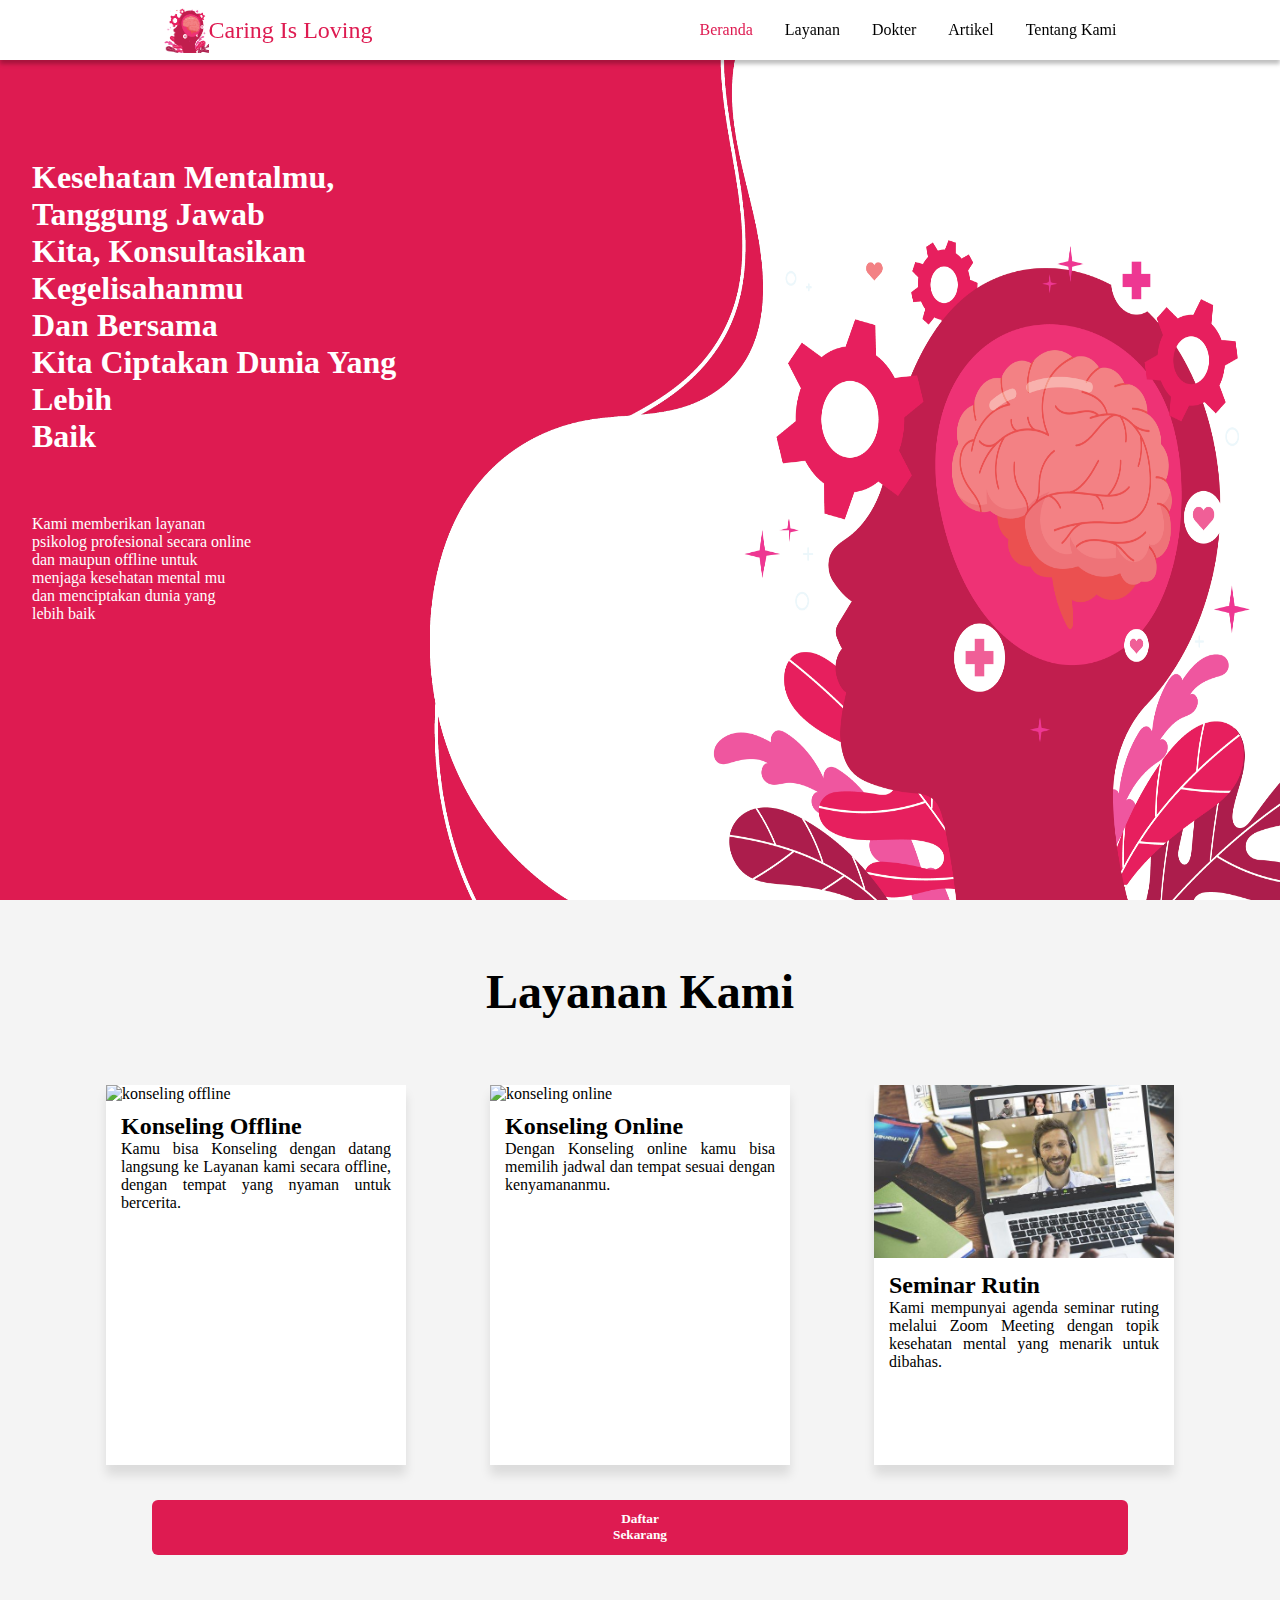
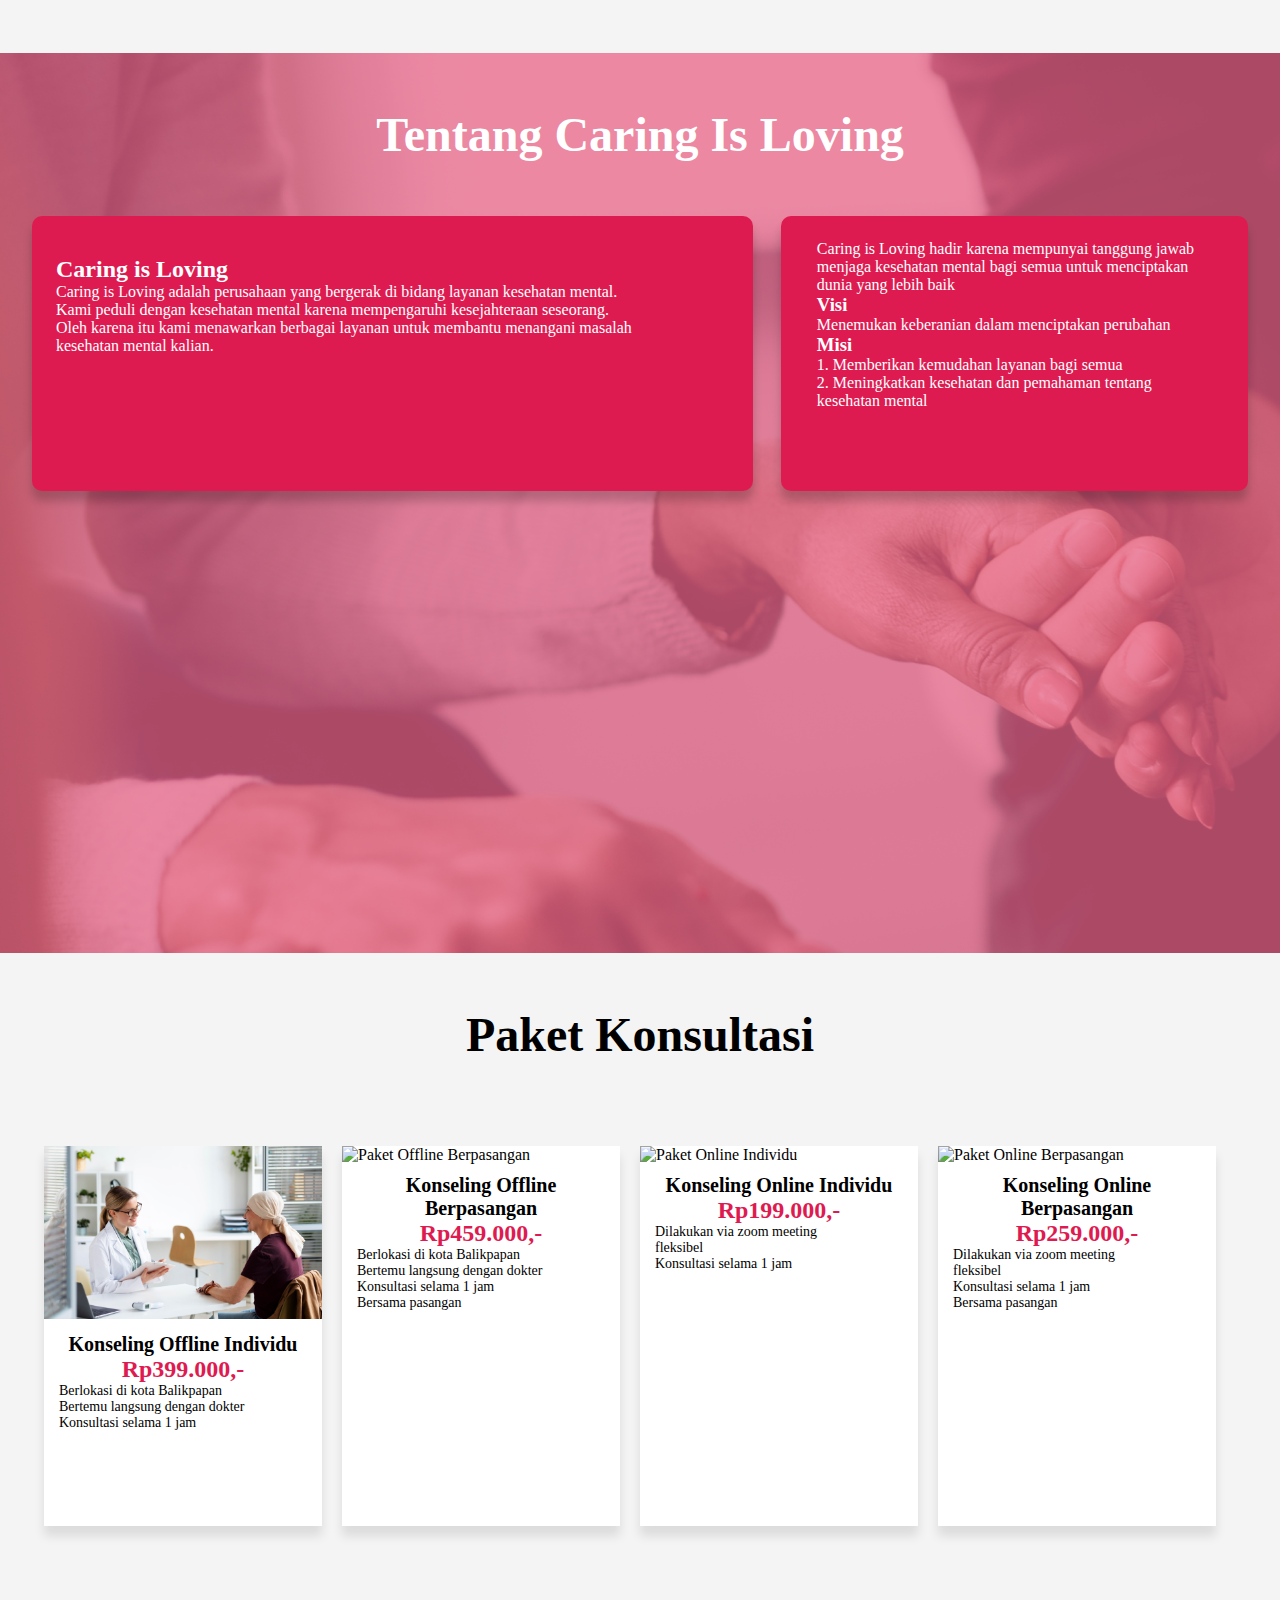
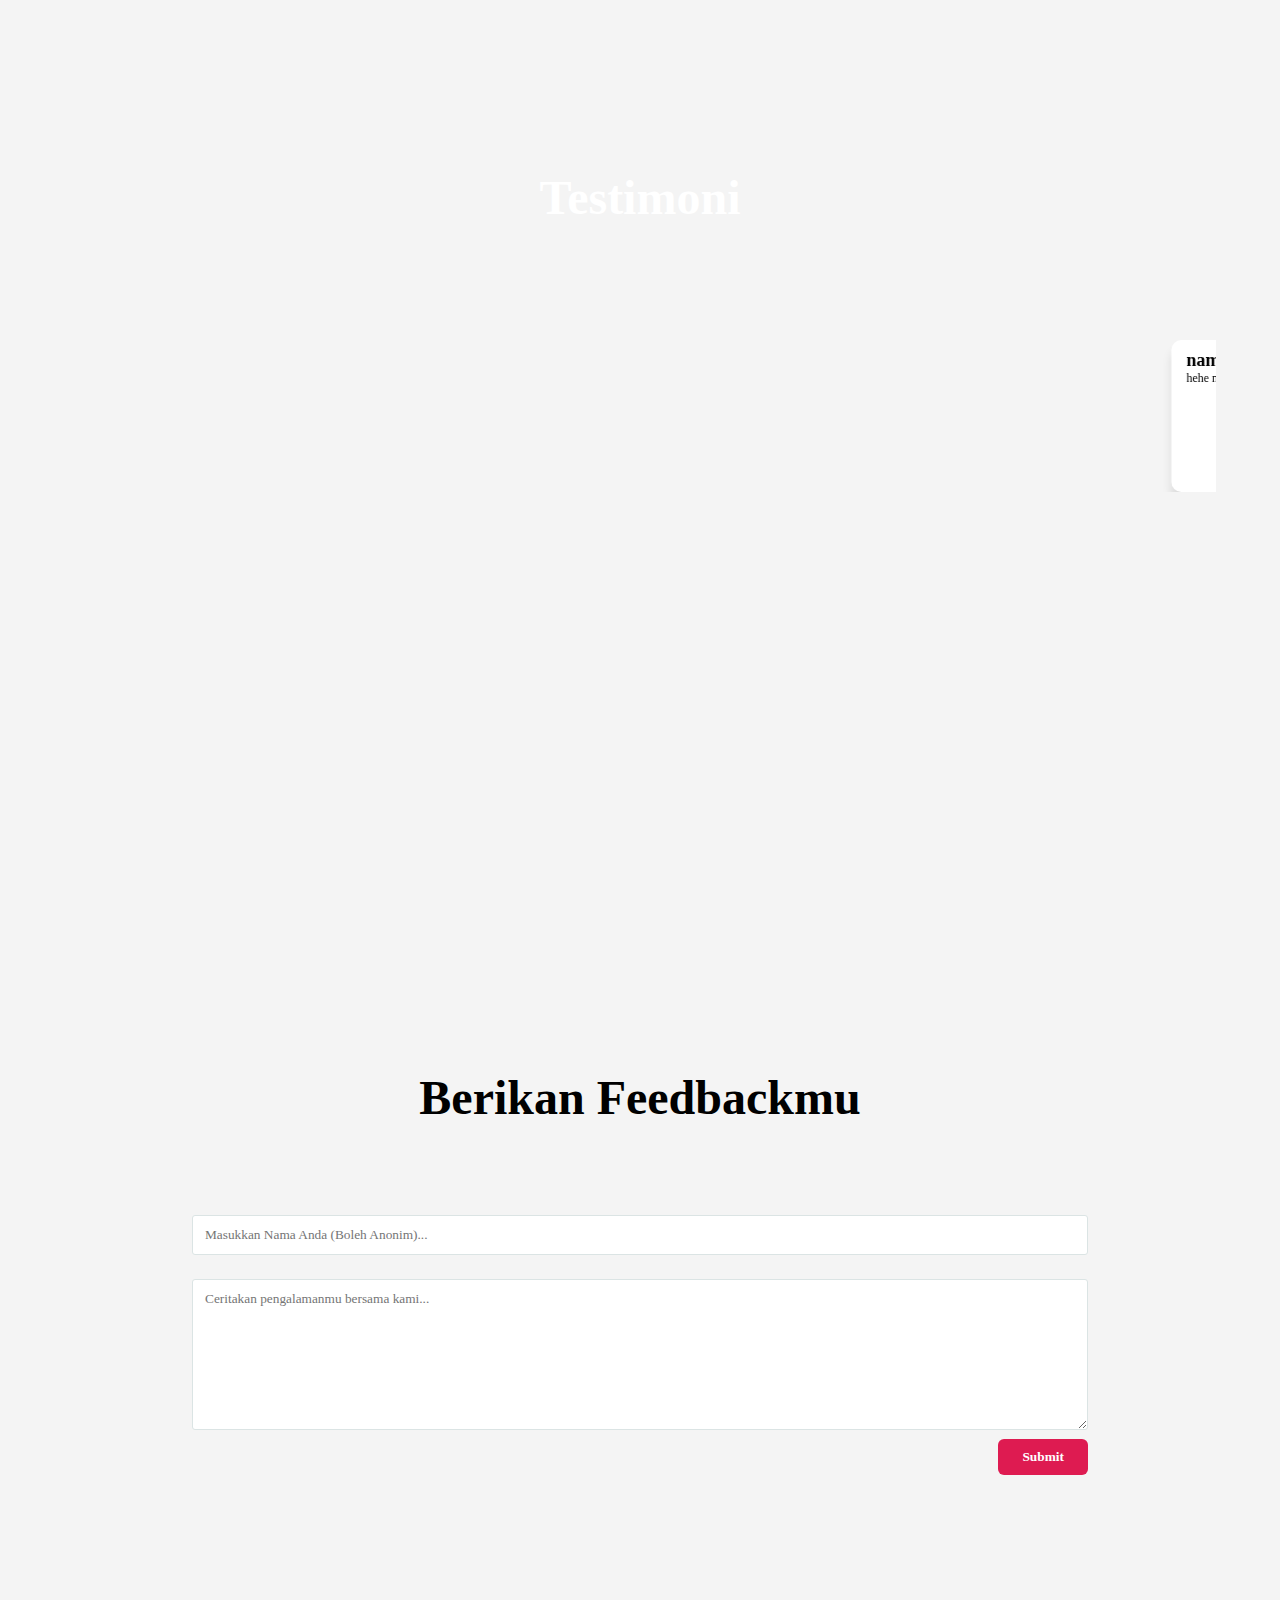
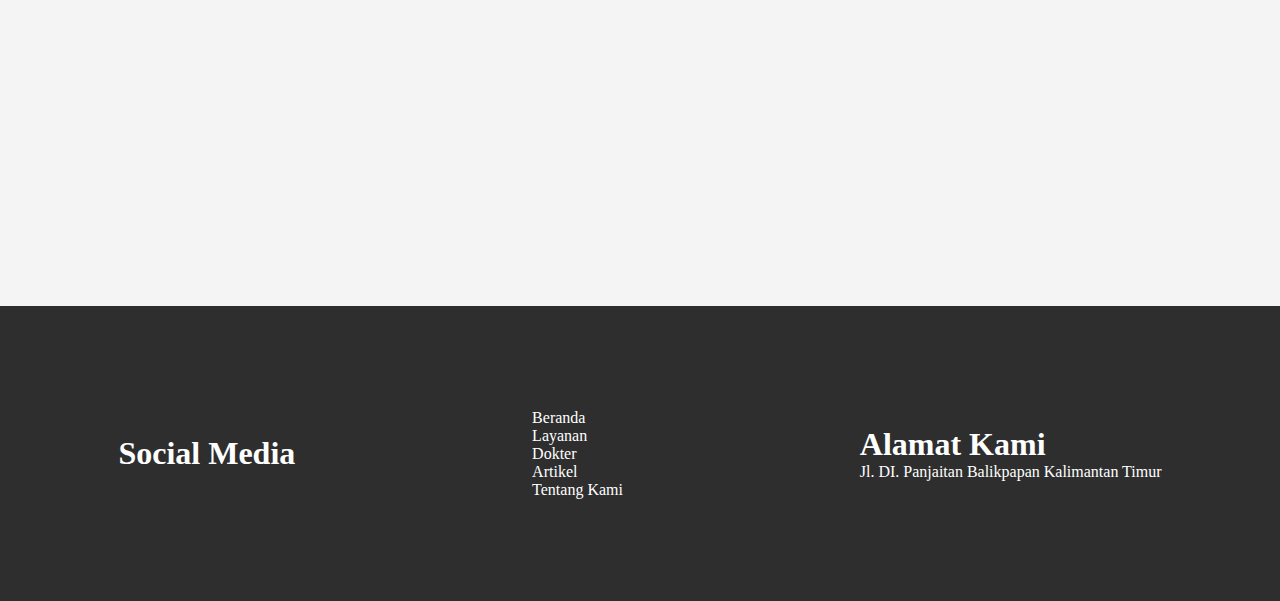
==== index.html @ 0d9fb169 "merapikan navbar" ====
<!DOCTYPE html>
<html>
    <head>
        <meta charset="UTF-8" />
        <meta http-equiv="X-UA-Compatible" content="IE=edge" />
        <meta name="viewport" content="width=device-width, initial-scale=1.0" />
        <link
            rel="stylesheet"
            href="https://cdnjs.cloudflare.com/ajax/libs/font-awesome/6.4.2/css/all.min.css"
            integrity="sha512-z3gLpd7yknf1YoNbCzqRKc4qyor8gaKU1qmn+CShxbuBusANI9QpRohGBreCFkKxLhei6S9CQXFEbbKuqLg0DA=="
            crossorigin="anonymous"
            referrerpolicy="no-referrer" />
        <link rel="stylesheet" href="./css/beranda.css" />
        <title>Caring is Loving</title>
    </head>
    
    <body>
        <div id="preloader"></div>
        <header>
            <!-- navbar -->
            <nav>
                <div class="logo">
                    <a href="./beranda.html"><img  src="./Asset/Beranda Awal/Logo.png" height="45px" width="45px" alt="Logo Caring is Loving">Caring Is Loving</a>
                </div>
                <ul class="links">
                    <li><a class="current-page" href="./beranda.html">Beranda</a></li>
                    <li><a href="./html/layanan.html">Layanan</a></li>
                    <li><a href="./html/dokter.html">Dokter</a></li>
                    <li><a href="./html/artikel.html">Artikel</a></li>
                    <li><a href="./html/tentangkami.html">Tentang Kami</a></li>
                </ul>
                <div class="toggle_btn">
                    <i class="fa-solid fa-bars"></i>
                </div>
            </nav>
            <!-- dropdown menu -->
            <div class="dropdown_menu">
                <li><a href=".index.html">Beranda</a></li>
                <li><a href="./html/layanan.html">Layanan</a></li>
                <li><a href="./html/dokter.html">Dokter</a></li>
                <li><a href="./html/artikel.html">Artikel</a></li>
                <li><a href="./html/tentangkami.html">Tentang Kami</a></li>
            </div>
        </header>

            <section class="hero-section">
                <div class="judul">
                    <h1>Kesehatan Mentalmu, Tanggung Jawab <br>
                        Kita, Konsultasikan Kegelisahanmu <br>
                        Dan Bersama <br>
                        Kita Ciptakan Dunia Yang Lebih <br>
                        Baik</h1>

                    <p>
                        Kami memberikan layanan <br>
                        psikolog profesional secara online <br>
                        dan maupun offline untuk <br>
                        menjaga kesehatan mental mu <br>
                        dan menciptakan dunia yang <br>
                        lebih baik
                    </p>
                </div>
                <div class="elemen-gambar">
                    <img src="./Asset/Beranda Awal/elemen.png" alt="">
                </div>
            </section>

            <section class="layanan">
                <h1>Layanan Kami</h1>
                <div class="wrap-layanan">
                    <div class="card">
                        <div class="head-card">
                            <img src="./Asset/Beranda/Beranda Layanan/Konsul Offline.jpg" alt="konseling offline">
                        </div>
                        <div class="body-card">
                            <h2>Konseling Offline</h2>
                            <p>Kamu bisa Konseling dengan
                                datang langsung ke Layanan
                                kami secara offline, dengan
                                tempat yang nyaman untuk
                                bercerita.</p>
                        </div>
                    </div>

                    <div class="card">
                        <div class="head-card">
                            <img src="./Asset/Beranda/Beranda Layanan/Konsul Online.jpg" alt="konseling online">
                        </div>
                        <div class="body-card">
                            <h2>Konseling Online</h2>
                            <p>Dengan Konseling online kamu
                                bisa memilih jadwal dan tempat
                                sesuai dengan kenyamananmu.</p>
                        </div>
                    </div>

                    <div class="card">
                        <div class="head-card">
                            <img src="./Asset/Beranda/Beranda Layanan/Seminar Rutin.jpg" alt="seminar rutin">
                        </div>
                        <div class="body-card">
                            <h2>Seminar Rutin</h2>
                            <p>Kami mempunyai agenda
                                seminar ruting melalui Zoom
                                Meeting dengan topik
                                kesehatan mental yang menarik
                                untuk dibahas.</p>
                        </div>
                    </div>
                </div>
                <div class="button-form">
                    <button id="myBtn">Daftar Sekarang</button>
                </div>

                <form action="" id="myModal" class="modal">
                    <div class="modal-content">
                        <span class="close">&times;</span>
                        <h1>Form Pendaftaran</h1>
                        <div class="isian-form">
                            <label for="name">Nama</label>
                            <input class="isi" type="text" placeholder="Masukkan Nama Anda..." name="nama-form" required>

                            <label for="email">Email</label>
                            <input class="isi" type="email" placeholder="Masukkan Email Anda..." name="email" required>

                            <label for="konseling">Jenis Konseling</label>
                            <select id="konseling" class="isi" name="konseling"required>
                            <option value="" disabled selected hidden>---Pilih Jenis Konseling---</option>
                            <option value="konselingoffline">Konseling Offline</option>
                            <option value="konselingonline">Konseling Online</option>
                            <option value="seminar">Seminar Rutin</option>
                            </select> 


                            <label for="dokter">Pilih Dokter</label>
                            <select id="dokter" name="dokter" class="isi" required>
                            <option value="" disabled selected hidden>---Pilih jenis konseling terlebih dahulu---</option>

                            </select>
                        </div>
                        <div class="button-submit-formulir">
                            <button type="submit" id="submitForm" class="submit-formulir" value="kirimForm">Daftar</button>
                        </div>
                    </div>
                    </form>
            </section>

            <section class="about">
                <h1>Tentang Caring Is Loving</h1>
                <div class="wrap-about">
                    <div class="perkenalan">
                        <h2>Caring is Loving</h2>
                        <p>Caring is Loving adalah perusahaan yang bergerak di bidang layanan kesehatan mental.
                        Kami peduli dengan kesehatan mental karena mempengaruhi kesejahteraan seseorang.
                        Oleh karena itu kami menawarkan berbagai layanan untuk membantu menangani masalah kesehatan mental kalian.</p>
                    </div>
                    <div class="visi-misi">
                        <p>Caring is Loving hadir karena mempunyai tanggung jawab
                            menjaga kesehatan mental bagi semua untuk menciptakan dunia yang lebih baik</p>
                        <h3>Visi</h3>
                        <p>Menemukan keberanian dalam menciptakan perubahan</p>
                        <h3>Misi</h3>
                        <p>1. Memberikan kemudahan layanan bagi semua <br>
                            2. Meningkatkan kesehatan dan pemahaman tentang kesehatan mental</p>
                    </div>
                </div>
            </section>

            <section class="konsultasi">
                <h1>Paket Konsultasi</h1>
                <div class="wrap-konsultasi">
                    <div class="card">
                        <div class="head-card">
                            <img src="./Asset/Beranda/Beranda Paket Konsultasi/Paket Offline Individu.jpg" alt="Paket Offline Individu">
                        </div>
                        <div class="body-card">
                            <h2>Konseling Offline Individu</h2>
                            <h5>Rp399.000,-</h5>
                            <ul class="deskripsiKonsultasi">
                                <li>Berlokasi di kota Balikpapan</li>
                                <li>Bertemu langsung dengan dokter</li>
                                <li>Konsultasi selama 1 jam</li>
                            </ul>
                        </div>
                    </div>

                    <div class="card">
                        <div class="head-card">
                            <img src="./Asset/Beranda/Beranda Paket Konsultasi/Konseling Offline Paket Bersama.jpg" alt="Paket Offline Berpasangan">
                        </div>
                        <div class="body-card">
                            <h2>Konseling Offline Berpasangan</h2>
                            <h5>Rp459.000,-</h5>
                            <ul class="deskripsiKonsultasi">
                                <li>Berlokasi di kota Balikpapan</li>
                                <li>Bertemu langsung dengan dokter</li>
                                <li>Konsultasi selama 1 jam</li>
                                <li>Bersama pasangan</li>
                            </ul>
                        </div>
                    </div>

                    <div class="card">
                        <div class="head-card">
                            <img src="./Asset/Beranda/Beranda Paket Konsultasi/Konseling Online Paket Individu.jpg" alt="Paket Online Individu">
                        </div>
                        <div class="body-card">
                            <h2>Konseling Online Individu</h2>
                            <h5>Rp199.000,-</h5>
                            <ul class="deskripsiKonsultasi">
                                <li>Dilakukan via zoom meeting</li>
                                <li>fleksibel</li>
                                <li>Konsultasi selama 1 jam</li>
                            </ul>
                        </div>
                    </div>

                    <div class="card">
                        <div class="head-card">
                            <img src="./Asset/Beranda/Beranda Paket Konsultasi/Konseling Online Paket Bersama.jpg" alt="Paket Online Berpasangan">
                        </div>
                        <div class="body-card">
                            <h2>Konseling Online Berpasangan</h2>
                            <h5>Rp259.000,-</h5>
                            <ul class="deskripsiKonsultasi">
                                <li>Dilakukan via zoom meeting</li>
                                <li>fleksibel</li>
                                <li>Konsultasi selama 1 jam</li>
                                <li>Bersama pasangan</li>
                            </ul>
                        </div>
                    </div>
                </div>
            </section>

            <section class="testimoni">
                <h1>Testimoni</h1>
                <marquee>
                    <ul class="wrap-testi"></ul>
                </marquee>
            </section>

            <section class="feedback-form">
                <h1>Berikan Feedbackmu</h1>
                <div class="wrap-feedback">
                    <input class="nama" type="text" placeholder="Masukkan Nama Anda (Boleh Anonim)..." name="nama-feedback" required>
                    <textarea class="feedback" type="comment" placeholder="Ceritakan pengalamanmu bersama kami..." name="feedback" required></textarea>
                    <button type="submit" class="submitfeedback">Submit</button>
                </div>
            </section>
            

        <footer>
            <div id="social" class="socmed">
                <h1>Social Media</h1>
                <div class="socmed-icon">
                    <a href="http://instagram.com"><i class="fa-brands fa-instagram fa-2xl" style="color: #ffffff;"></i></a>
                    <a href="http://x.com"><i class="fa-brands fa-x-twitter fa-2xl" style="color: #ffffff;"></i></a>
                    <a href="http://facebook.com"><i class="fa-brands fa-square-facebook fa-2xl" style="color: #ffffff;"></i></a>
                    <a href="http://linkedin.com"><i class="fa-brands fa-linkedin fa-2xl" style="color: #ffffff;"></i></a>
                    <a href="http://web.whatsapp.com"><i class="fa-brands fa-whatsapp fa-2xl" style="color: #ffffff;"></i></a>
                </div>
            </div>

            <div class="footer-links">
                <li><a href="./html/index.html">Beranda</a></li>
                <li><a href="./html/layanan.html">Layanan</a></li>
                <li><a href="./html/dokter.html">Dokter</a></li>
                <li><a href="./html/artikel.html">Artikel</a></li>
                <li><a href="./html/tentangkami.html">Tentang Kami</a></li>
            </div>

            <div class="footer-location">
                <div class="location-icon">
                    <i class="fa-solid fa-location-dot fa-2xl" style="color: #ffffff;"></i>
                    <h1>Alamat Kami</h1>
                </div>
                <p>Jl. DI. Panjaitan Balikpapan Kalimantan Timur</p>
            </div>
        </footer>
        
    </body>
    <script src="./js/beranda.js"></script>
</html>
</html>
---- css/beranda.css ----
*{
    margin: 0;
    padding: 0;
    box-sizing: border-box;
    font-family: 'Montserrat';
}

body{
    height: 100px;
    background-color: #f4f4f4;
    background-size: cover;
}


/* header */
header{
    position: relative;
}

nav{
    width: 100%;
    height: 60px;
    margin: 0 auto;
    display: flex;
    align-items: center;
    justify-content: space-around;
    background-color: #ffffff;
    position: fixed;
    z-index: 2;
    box-shadow: 0px 4px 4px rgba(0,0,0,0.25);
}

nav .logo a{
    display: flex;
    align-items: center;
    font-size: 1.5rem;
    font-weight: 500;
    color: #de1b51;
}

li{
    list-style: none;
}

a{
    text-decoration: none;
    color: #000000;
    font-size: 1rem;   
}

nav .links .current-page{
    color:#de1b51;
}

a:hover{
    color: #de1b51;
}

nav .links{
    display: flex;
    gap: 2rem;
}

nav .toggle_btn{
    color: #000000;
    font-size: 1.5rem;
    cursor: pointer;
    display: none;
}

/* dropdown menu */
.dropdown_menu{
    display: none;
    position: absolute;
    right: 0;
    top: 60px;
    height: 0;
    width: 80%;
    background: rgba(255, 255, 255, 1);
    /* backdrop-filter: blur(15px); */
    overflow: hidden;
    transition: height 0.2s cubic-bezier(0.175, 0.885, 0.32, 1.275);
    z-index: 1;
}

.dropdown_menu.open{
    height: 100vh;
    position: fixed;
}

.dropdown_menu li{
    height: 10%;
    padding-left: 20px;
    display: flex;
    align-items: center;
    justify-content:first baseline;
}

.hero-section{
    display: flex;
    justify-content: space-around;
    background-color: #de1b51;
    width: 100%;
    height: 100vh;
}

.judul h1{
    margin-top: 159px;
    margin-left: 32px;
    color: #ffffff;
}

.judul p{
    margin-left: 32px;
    color:#ffffff;
    margin-top: 60px;
}

.elemen-gambar img{
    height: 100%;
    width: 850px;
}

.layanan{
    margin:5%;
    text-align: justify;
}

.layanan h1{
    text-align: center;
    margin-bottom: 66px;
    font-size: 48px;
}

.wrap-layanan{
    display:flex;
    justify-content: space-around;
}

.wrap-layanan .card {
    width: 300px;
    height: 380px;
    position: relative;
    box-shadow: 0 10px 10px rgba(0,0,0,.1);
    background-color: #ffffff;
}

.wrap-layanan .head-card img {
    width: 100%;
    height: 173px;
    object-fit: cover;
}

.wrap-layanan .body-card {
    padding: 10px 15px;
}

.wrap-layanan .body-card h1 {
    margin: 0;  
}

.button-form{
    display: flex;
    justify-content: center;
}

#myBtn{
    margin: 3% 10%;
    padding: 1% 40%;
    text-align: center;
    background-color: #de1b51;
    color: white;
    border: none;
    cursor: pointer;
    font-size: 24;
    font-weight: bold;
    border-radius: 6px;
}

.about{
    background-image: url(../Asset/Beranda-tentang/Backgroundred.png);
    color: #ffffff;
    height: 100vh;
}
.about h1{
    display: flex;
    padding-top: 54px;
    justify-content: center;
    font-size: 48px;
}

.wrap-about{
    padding:54px 32px 140px 32px;
    display: flex;
}

.wrap-about .perkenalan{
    display: flex;
    flex-direction: column;
    width: 120%;
    background-color: #de1b51;
    margin-right: 28px;
    padding: 40px 113px 136px 24px;
    border-radius: 10px;
    box-shadow: 0 10px 10px rgba(0,0,0,.2);
}

.wrap-about .visi-misi{
    display: flex;
    flex-direction: column;
    padding: 24px 36px 24px 36px;
    background-color: #de1b51;
    border-radius: 10px;
    box-shadow: 0 10px 10px rgba(0,0,0,.2);
}

.konsultasi{
    padding: 54px 44px 180px 44px;
}
.konsultasi h1{
    display: flex;
    justify-content: center;
    margin-bottom: 74px;
    font-size: 48px;
}
.wrap-konsultasi{
    display: flex;
    justify-content: space-around;
}

.wrap-konsultasi .card {
    width: 300px;
    height: 380px;
    margin: 10px 20px 0 0;
    position: relative;
    box-shadow: 0 10px 10px rgba(0,0,0,.1);
    background-color: #ffffff;
}

.wrap-konsultasi .head-card img {
    width: 100%;
    height: 173px;
    object-fit: cover;
}

.wrap-konsultasi .body-card {
    padding: 10px 15px;
}

.wrap-konsultasi .body-card h2{
    margin: 0;  
    text-align: center;
    font-size: 20px;
}

.wrap-konsultasi .body-card h5{
    color: #de1b51;
    text-align: center;
    font-size: 24px;
}

.wrap-konsultasi .body-card .deskripsiKonsultasi{
    text-align: left;
    font-size: 14px;
}

.testimoni{
    background-image: url(../Asset/Beranda/Beranda\ Testimoni/Background-red.png);
    width:100%;
    height: 100vh;
    padding: 5%;
}

.testimoni h1{
    color: white;
    text-align: center;
    margin-bottom: 10%;
    font-size: 48px;
}

.testimoni .wrap-testi{
    display: flex;
    white-space: initial;
}
.testimoni .card {
    width: 220px;
    height: 152px;
    margin: 0 20px 0 20px;
    box-shadow: 0 10px 10px rgba(0,0,0,.1);
    background-color: #ffffff;
    border-radius: 10px;
}
.testimoni .card .card-content{
    padding: 10px 15px;
    font-size: 12px;
    word-wrap: break-word;
}

.feedback-form{
    height: 100vh;
    display: flex;
    flex-direction: column;
    padding: 5% 15%;
}

.feedback-form h1{
    text-align: center;
    margin-bottom: 10%;
    font-size: 48px;
}

.wrap-feedback{
    display: flex;
    flex-direction: column;
    align-items: flex-end;
}

.feedback-form .nama{
    box-sizing: border-box;
    width: 100%;
    padding: 6px 12px;
    margin-bottom: 24px;
    line-height: 2em;
    border-radius: 3px;
    border: 1px solid #dbe4e4;
    box-shadow: none;
    outline: none;
}

.feedback-form .feedback{
    box-sizing: border-box;
    width: 100%;
    padding: 6px 12px 10% 12px;
    line-height: 2em;
    border-radius: 3px;
    border: 1px solid #dbe4e4;
    box-shadow: none;
    outline: none;
}

.submitfeedback{
    margin-top: 1%;
    padding: 10px;
    width: 10%;
    background-color: #de1b51;
    color: white;
    border: none;
    cursor: pointer;
    font-size: 24;
    font-weight: bold;
    border-radius: 6px;
}
footer{
    display: flex;
    width:100%;
    height: 295px;
    background-color: #2e2e2e;
    color:#ffffff;
    justify-content: space-around;
    align-items: center;
}



footer .socmed .socmed-icon{
    display: flex;
    justify-content: space-between;
}

footer .footer-links li a{
    color: #ffffff;
}
footer .footer-links li a:hover{
    color: #de1b51;
}

footer .footer-location .location-icon{
    display: flex;
    align-items: center;
}

.modal {
    display: none;
    position: fixed;
    z-index: 1;
    padding-top: 5%;
    left: 0;
    top: 0;
    width: 100%;
    height: 100%;
    overflow: auto;
    background-color: rgb(0,0,0);
    background-color: rgba(0,0,0,0.4);
}

.modal-content {
    display: flex;
    flex-direction: column;
    background-color: #ffffff;
    margin: auto;
    padding: 20px;
    border: 1px solid #888;
    border-radius: 10px;
    width: 40%;
    box-shadow: 0 4px 8px 0 rgba(0,0,0,0.2),0 6px 20px 0 rgba(0,0,0,0.19);
    animation-name: animatetop;
    animation-duration: 0.4s
}
@keyframes animatetop {
    from {opacity: 0}
    to {opacity: 1}
}
.isian-form{
    display: flex;
    flex-direction: column;
    margin: 5px;
}

.isian-form .isi{
    box-sizing: border-box;
    width: 100%;
    padding: 6px 12px;
    margin-top: 10px;
    margin-bottom: 24px;
    line-height: 2em;
    border-radius: 3px;
    border: 1px solid #dbe4e4;
    box-shadow: none;
    outline: none;
}

.button-submit-formulir{
    display: flex;
    justify-content: center;
}

.submit-formulir{
    padding: 10px;
    width: 20%;
    background-color: #de1b51;
    color: white;
    border: none;
    cursor: pointer;
    font-size: 24;
    font-weight: bold;
    border-radius: 6px;
    text-align: center;
}
/* The Close Button */
.close {
    color: #aaaaaa;
    float: right;
    font-size: 28px;
    font-weight: bold;
}

.close:hover,
.close:focus {
    color: #000;
    text-decoration: none;
    cursor: pointer;
}

/* responsive design */
@media(max-width: 768px){
    nav .links{
        gap: 1rem;
    }

    .hero-section{
        font-size: 12px;
        height: 400px;
    }

    .elemen-gambar img{
        height: 100%;
        width: auto;
    }

    .judul h1{
        margin: 60px 0 0 0;
    }

    .judul p{
        margin: 0;
    }

    .wrap-layanan .card {
        width: 200px;
        height: 300px;
        font-size: 12px;
    }

    .wrap-layanan .head-card img {
        height: 120px;
    }

    .wrap-about .perkenalan{
        width: 120%;
        background-color: #de1b51;
        margin-right: 28px;
        font-size: 12px;
        border-radius: 10px;
        box-shadow: 0 10px 10px rgba(0,0,0,.2);
    }
    
    .wrap-about .visi-misi{
        display: flex;
        flex-direction: column;
        font-size: 12px;
        padding: 24px 36px 24px 36px;
    }

    .konsultasi{
        padding: 54px 44px 180px 44px;
    }
    .konsultasi h1{
        display: flex;
        justify-content: center;
        margin-bottom: 74px;
        font-size: 48px;
    }
    .wrap-konsultasi{
        display: flex;
        justify-content: space-around;
    }
    
    .wrap-konsultasi .card {
        width: 400px;
        height: 350px;
    }
    
    .wrap-konsultasi .head-card img {
        height: 120px;
    }
    
    .wrap-konsultasi .body-card h2{
        font-size: 14px;
    }
    
    .wrap-konsultasi .body-card h5{
        color: #de1b51;
        text-align: center;
        font-size: 18px;
    }
    
    .wrap-konsultasi .body-card .deskripsiKonsultasi{
        font-size: 12px;
    }

    .testimoni{
        height: 500px;
    }

    .submitfeedback{
        width: 16%;
    }

    .modal {
        padding-top: 10%;
    }
    
    .modal-content {
        width: 80%;
    }
}

@media(max-width: 576px){
    nav .links{
        display: none;
    }

    nav .toggle_btn{
        display: block;
    }

    .dropdown_menu{
        display: block;
    }

    .dropdown_menu{
        left: 2rem;
        width: unset;
    }

    .hero-section{
        font-size: 8px;
        height: 250px;
    }

    .hero-section .judul h1{
        font-size: 10px;
    }

    .elemen-gambar img{
        height: 250px;
        width: auto;
    }

    .judul h1{
        margin: 70px 0 10px 0;
    }

    .wrap-layanan{
        display:flex;
        flex-direction: column;
        align-items: center;
    }
    
    .wrap-layanan .card {
        width: 80%;
        height: auto;
        position: relative;
        margin: 5%;
        display: flex;
        box-shadow: 0 10px 10px rgba(0,0,0,.1);
        background-color: #ffffff;
    }
    
    .wrap-layanan .head-card img {
        width: 173px;
        height: 100%;
        object-fit: cover;
    }
    
    .wrap-layanan .body-card {
        padding: 10px 15px;
    }
    
    .wrap-layanan .body-card h1 {
        margin: 0;  
    }

    .about{
        background-image: url(../Asset/Beranda-tentang/Backgroundred.png);
        color: #ffffff;
        height: 100vh;
    }
    .about h1{
        display: flex;
        padding-top: 54px;
        justify-content: center;
        font-size: 32px;
    }
    
    .wrap-about{
        padding:54px 32px 140px 32px;
        display: flex;
        flex-direction: column;
        align-items: center;
    }

    .wrap-about .perkenalan{
        display: flex;
        flex-direction: column;
        width: 90%;
        background-color: #de1b51;
        margin-right: 0;
        margin-bottom: 30%;
        padding: 5%;
        border-radius: 10px;
        box-shadow: 0 10px 10px rgba(0,0,0,.2);
    }
    
    .wrap-about .visi-misi{
        display: flex;
        flex-direction: column;
        width: 90%;
        padding: 5%;
        background-color: #de1b51;
        border-radius: 10px;
        box-shadow: 0 10px 10px rgba(0,0,0,.2);
    }

    .konsultasi{
        padding: 3%;
    }
    .konsultasi h1{
        display: flex;
        justify-content: center;
        margin-bottom: 74px;
        font-size: 48px;
    }
    .wrap-konsultasi{
        display: flex;
        flex-direction: column;
        align-items: center;
    }
    
    .wrap-konsultasi .card {
        display: flex;
        width: 80%;
        height: auto;
        margin: 10px 0 0 0;
    }
    
    .wrap-konsultasi .head-card img {
        width: 173px;
        height: 100%;
    }

    .feedback-form{
        height: 400px;
    }
    
    .feedback-form h1{
        font-size: 32px;
    }
    
    .feedback-form .feedback{
        padding: 6px 12px 20% 12px;
    }

    .submitfeedback{
        margin-top: 3%;
        width: 30%;
    }

    footer{
        flex-direction: column;
        justify-content: space-around;
        height: 240px;
    }

    footer .footer-links{
        display: flex;
        justify-content: space-evenly;
        width: 100%;
    }

    .modal{
        padding-top: 20%;
    }

    .modal-content h1{
        font-size: 32px;
    }
}

#preloader{
    background: #ffffff url(../Asset/loader.gif) no-repeat center center;
    height: 100vh;
    width: 100%;
    position: fixed;
    z-index: 100;
}
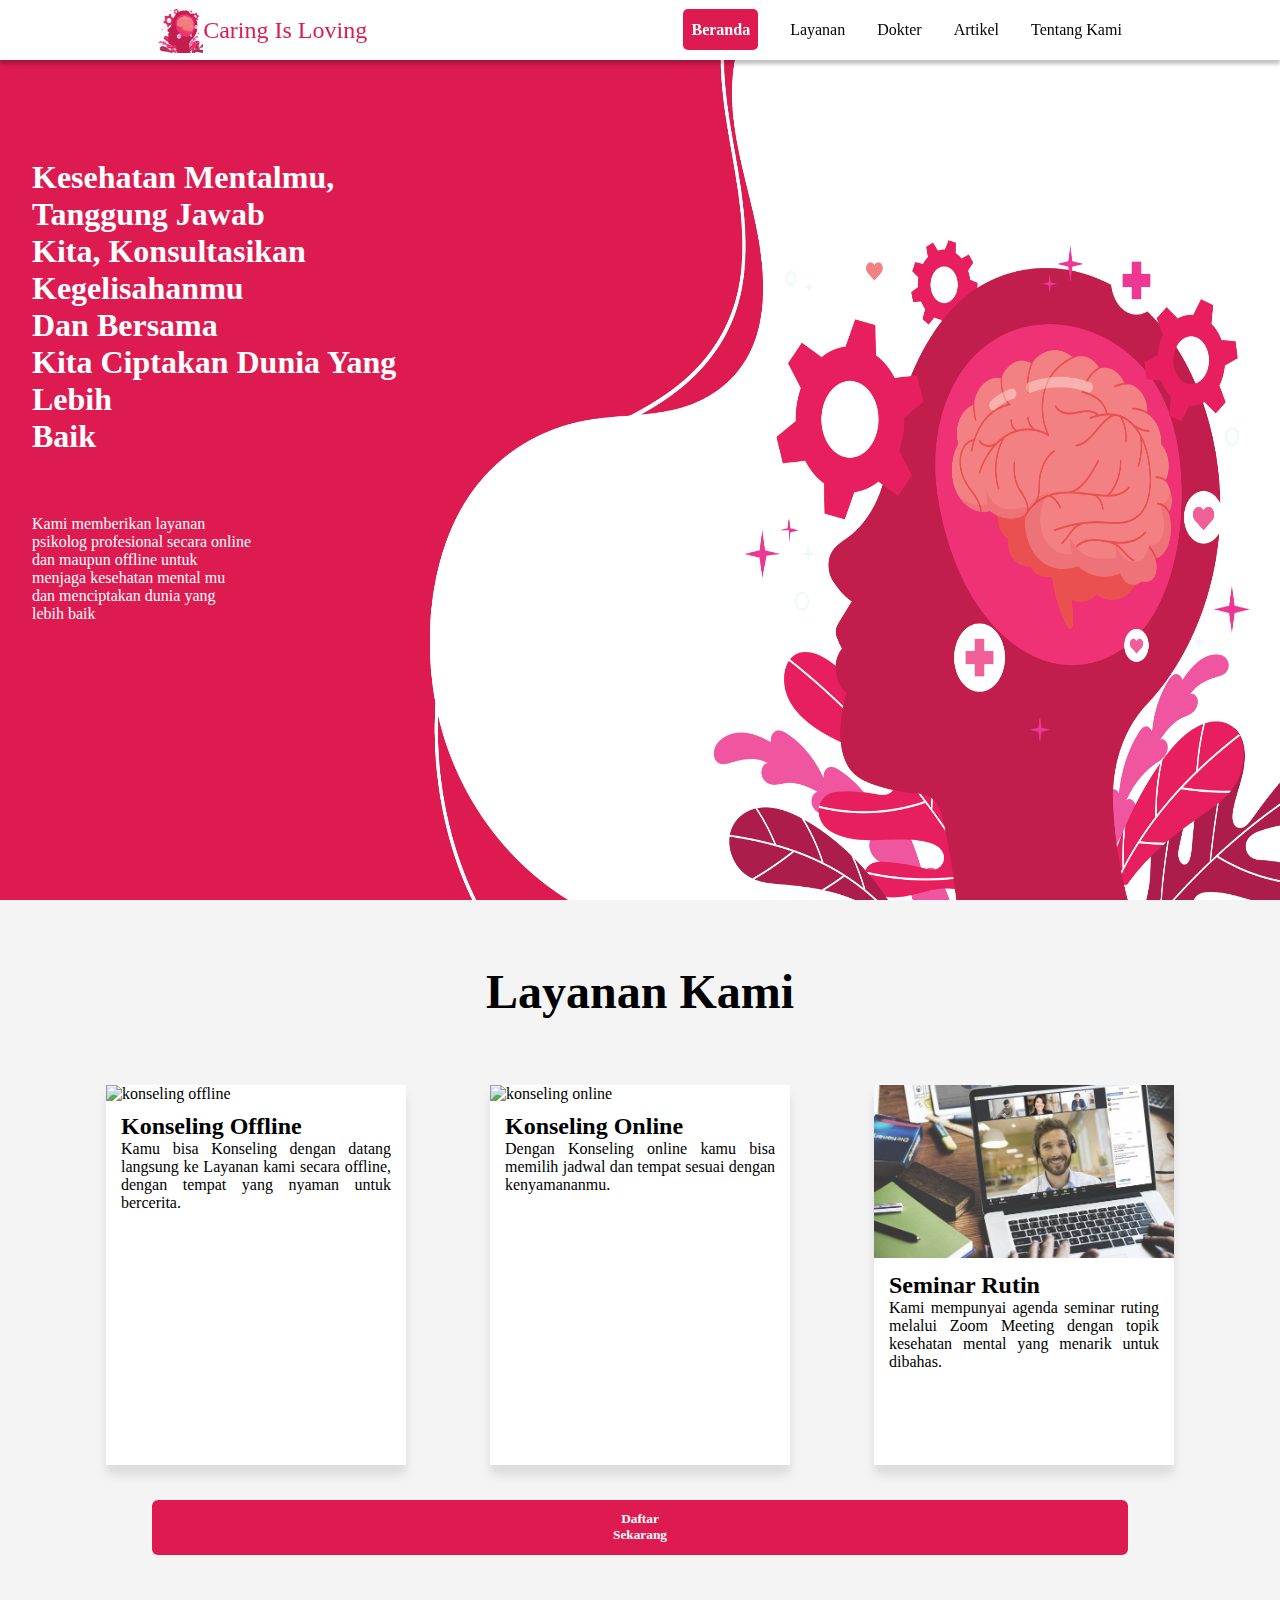
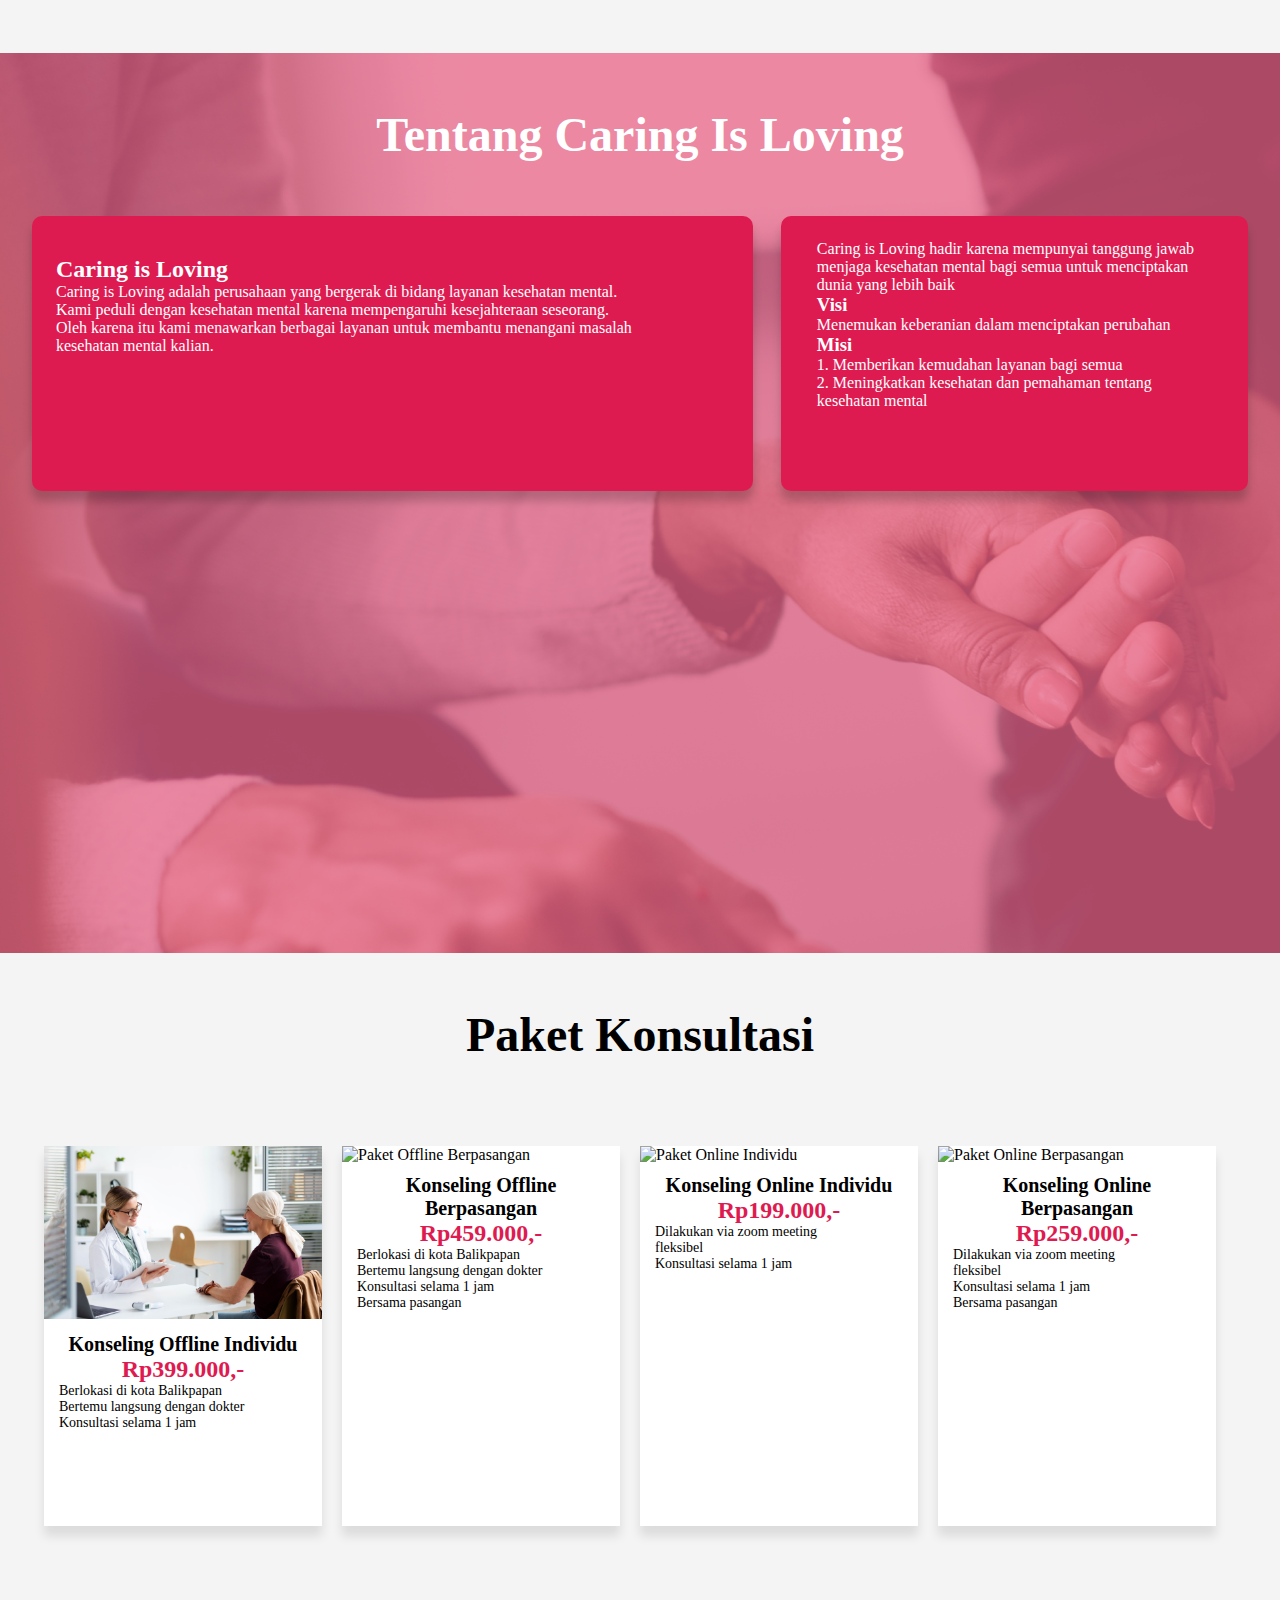
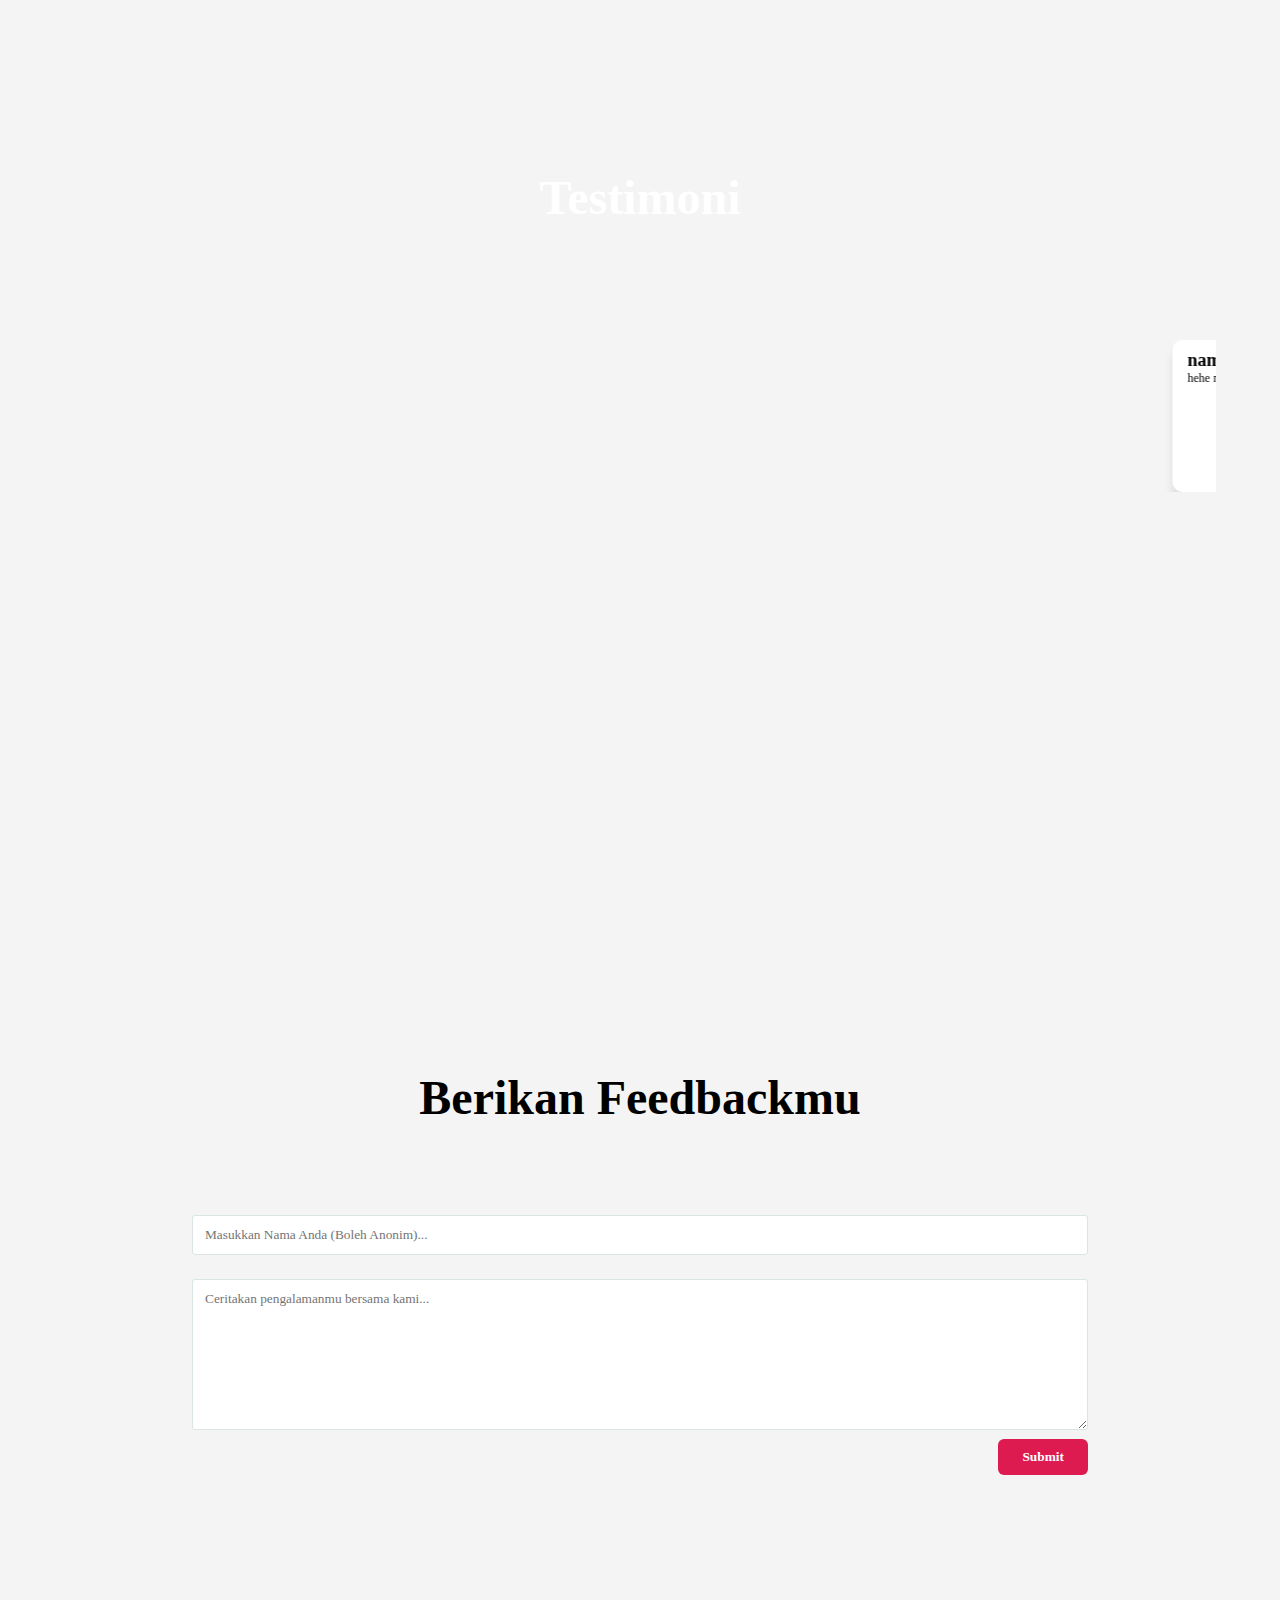
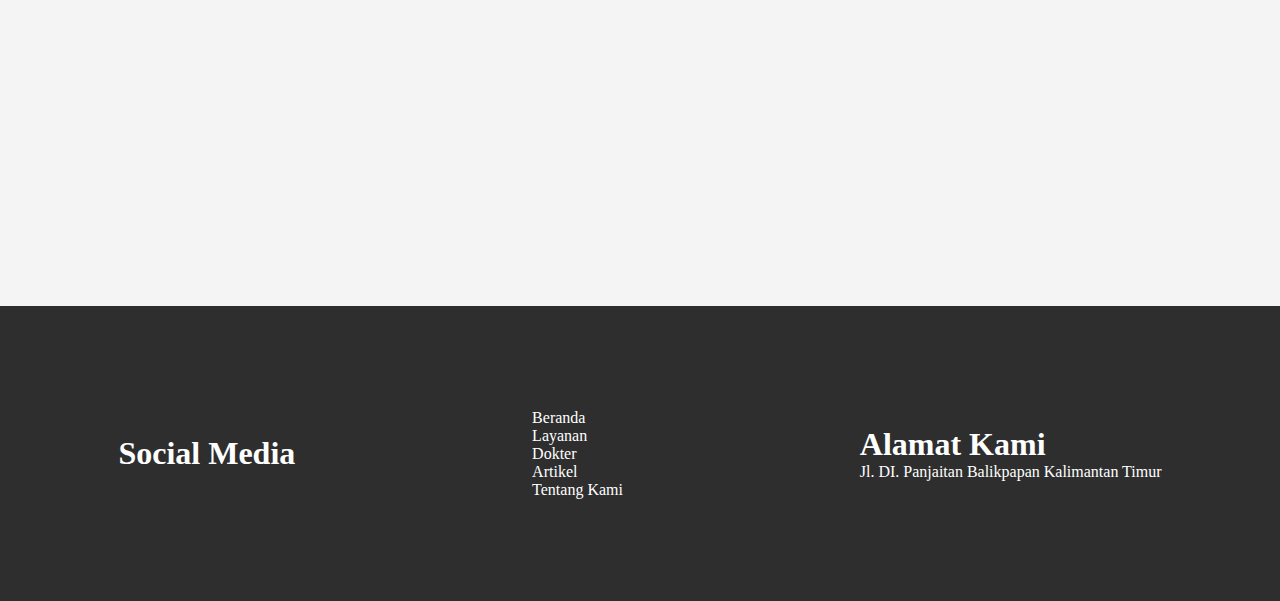
==== commit b3adc795: "ngelink index html" ====
--- a/index.html
+++ b/index.html
@@ -20,10 +20,10 @@
             <!-- navbar -->
             <nav>
                 <div class="logo">
-                    <a href="./beranda.html"><img  src="./Asset/Beranda Awal/Logo.png" height="45px" width="45px" alt="Logo Caring is Loving">Caring Is Loving</a>
+                    <a href="./index.html"><img  src="./Asset/Beranda Awal/Logo.png" height="45px" width="45px" alt="Logo Caring is Loving">Caring Is Loving</a>
                 </div>
                 <ul class="links">
-                    <li><a class="current-page" href="./beranda.html">Beranda</a></li>
+                    <li><a class="current-page" href="/index.html">Beranda</a></li>
                     <li><a href="./html/layanan.html">Layanan</a></li>
                     <li><a href="./html/dokter.html">Dokter</a></li>
                     <li><a href="./html/artikel.html">Artikel</a></li>
@@ -35,7 +35,7 @@
             </nav>
             <!-- dropdown menu -->
             <div class="dropdown_menu">
-                <li><a href=".index.html">Beranda</a></li>
+                <li><a href="./index.html">Beranda</a></li>
                 <li><a href="./html/layanan.html">Layanan</a></li>
                 <li><a href="./html/dokter.html">Dokter</a></li>
                 <li><a href="./html/artikel.html">Artikel</a></li>
@@ -263,7 +263,7 @@
             </div>
 
             <div class="footer-links">
-                <li><a href="./html/index.html">Beranda</a></li>
+                <li><a href="./index.html">Beranda</a></li>
                 <li><a href="./html/layanan.html">Layanan</a></li>
                 <li><a href="./html/dokter.html">Dokter</a></li>
                 <li><a href="./html/artikel.html">Artikel</a></li>
--- a/css/beranda.css
+++ b/css/beranda.css
@@ -49,11 +49,19 @@
 }
 
 nav .links .current-page{
-    color:#de1b51;
-}
-
-a:hover{
-    color: #de1b51;
+    color:#ffffff;
+    background-color: #de1b51;
+    font-weight: 600;
+    padding : 12px 8px;
+    border-radius: 5px;
+}
+
+nav a:hover{
+    color:#ffffff;
+    background-color: #de1b51;
+    font-weight: 600;
+    padding : 12px 8px;
+    border-radius: 5px;
 }
 
 nav .links{
@@ -98,7 +106,7 @@
 
 .hero-section{
     display: flex;
-    justify-content: space-around;
+    justify-content: space-between;
     background-color: #de1b51;
     width: 100%;
     height: 100vh;
@@ -108,17 +116,50 @@
     margin-top: 159px;
     margin-left: 32px;
     color: #ffffff;
+    animation: slidebottom 2s ease 0s 1 normal forwards;
 }
 
 .judul p{
     margin-left: 32px;
     color:#ffffff;
     margin-top: 60px;
+    animation: slideright 4s ease 0s 1 normal forwards;
 }
 
 .elemen-gambar img{
     height: 100%;
     width: 850px;
+    animation: slideleft 5s ease 0s 1 normal forwards;
+}
+
+@keyframes slidebottom {
+	0% {
+		transform: translateY(-100%);
+	}
+
+	100% {
+		transform: translateY(0);
+	}
+}
+
+@keyframes slideright {
+	0% {
+		transform: translateX(-100%);
+	}
+
+	100% {
+		transform: translateX(0);
+	}
+}
+
+@keyframes slideleft {
+	0% {
+		transform: translateX(100%);
+	}
+
+	100% {
+		transform: translateX(0);
+	}
 }
 
 .layanan{
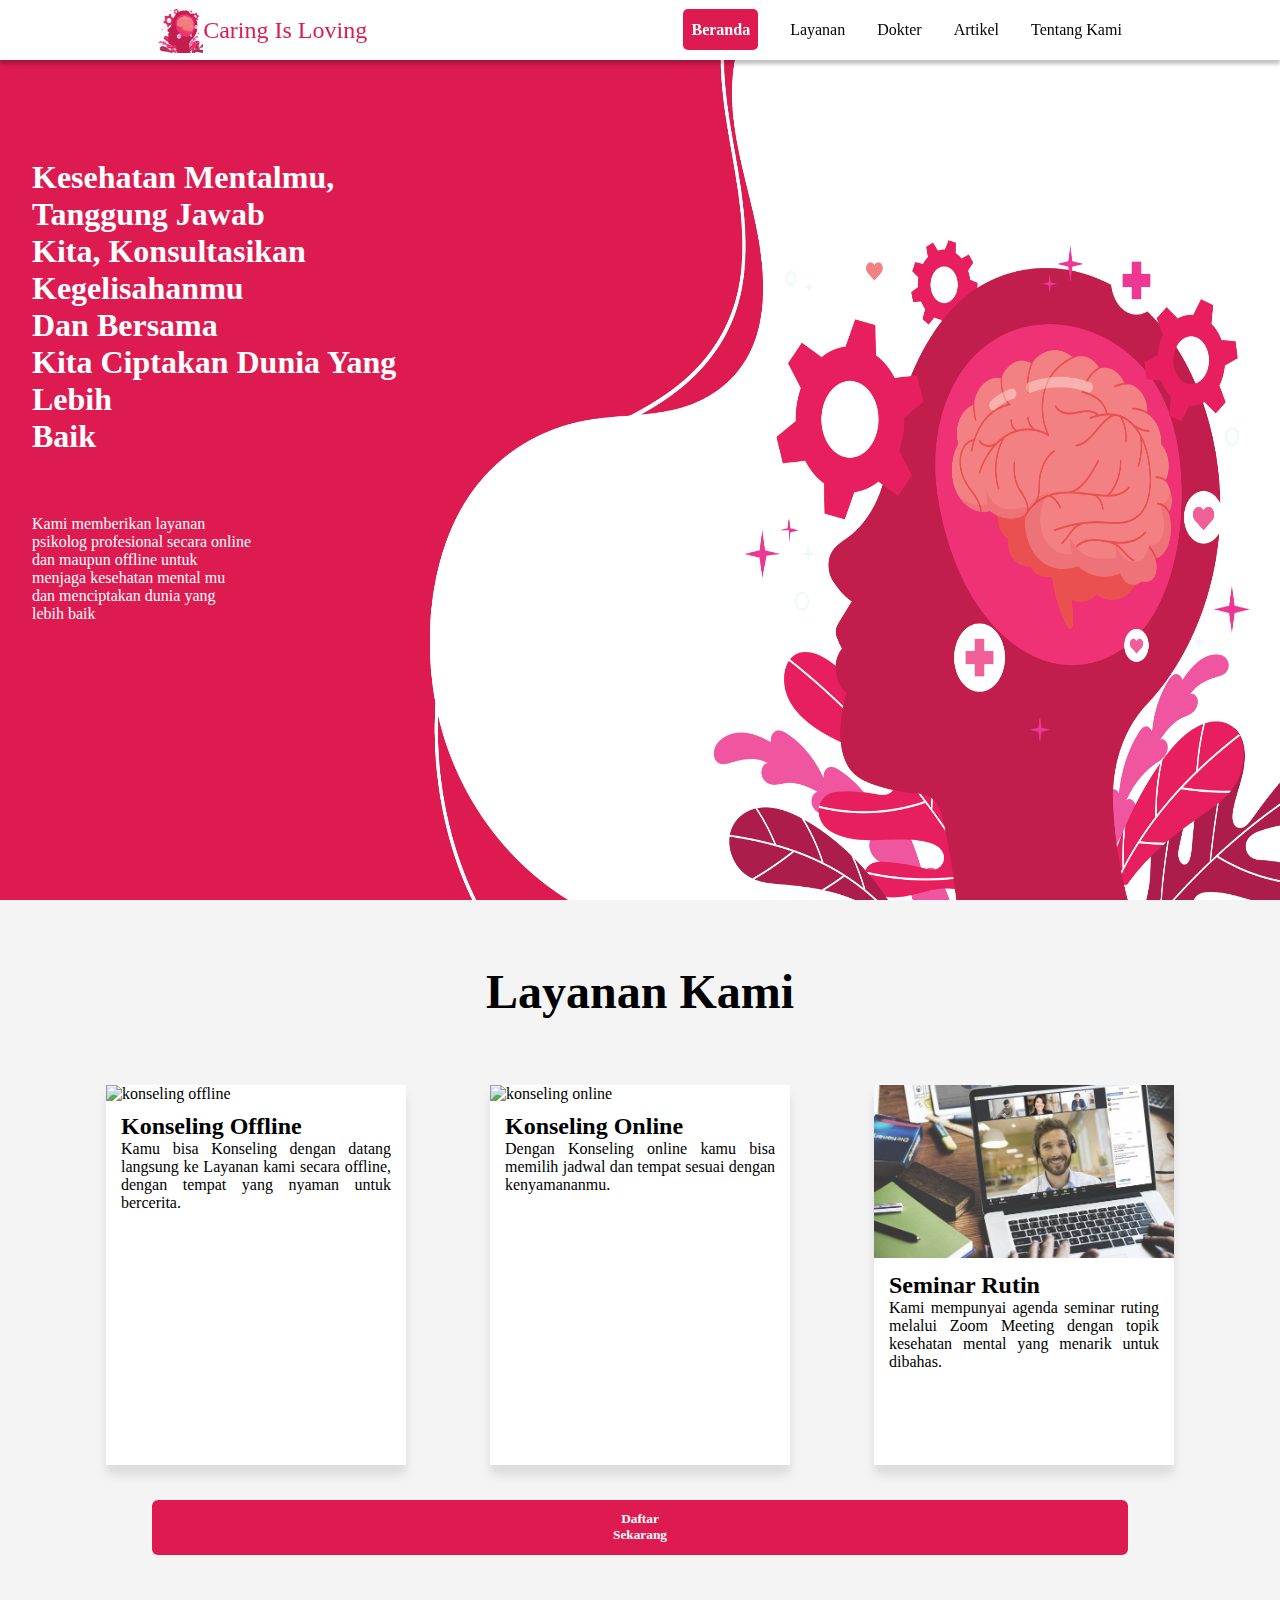
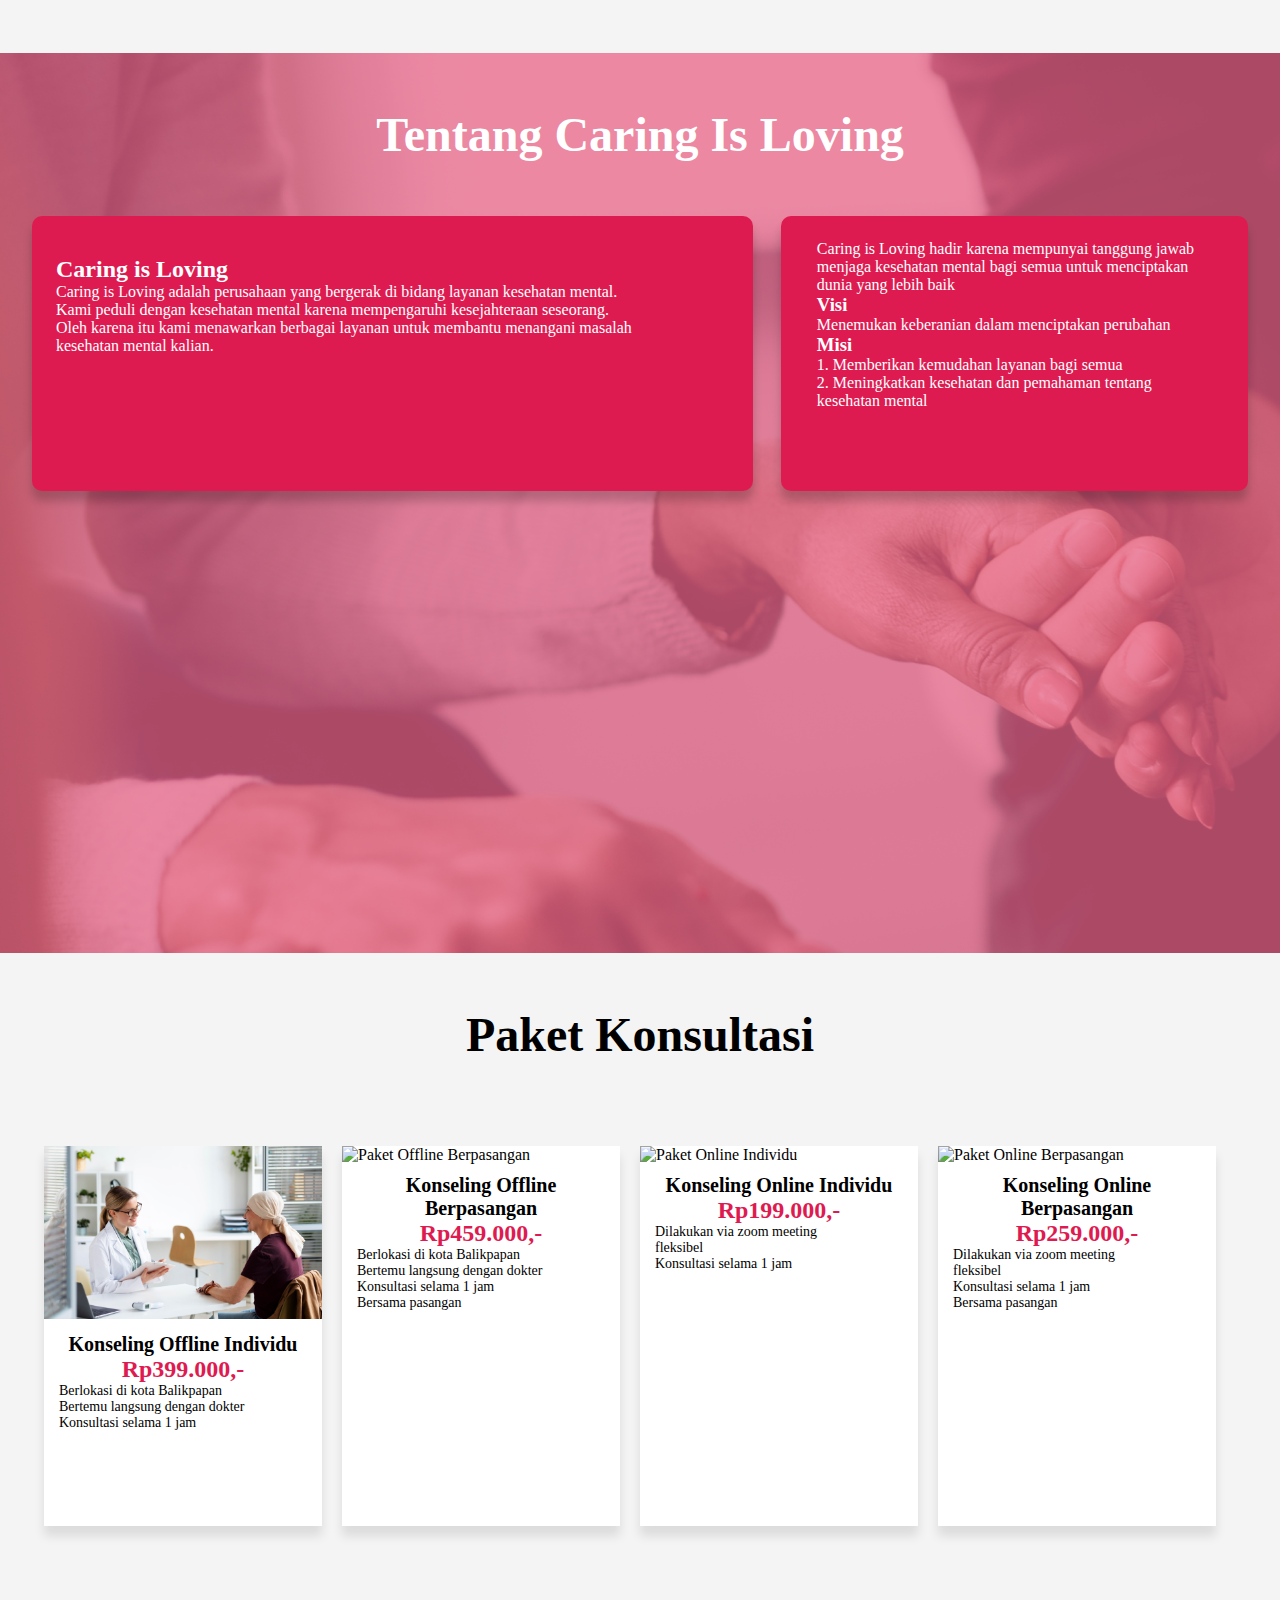
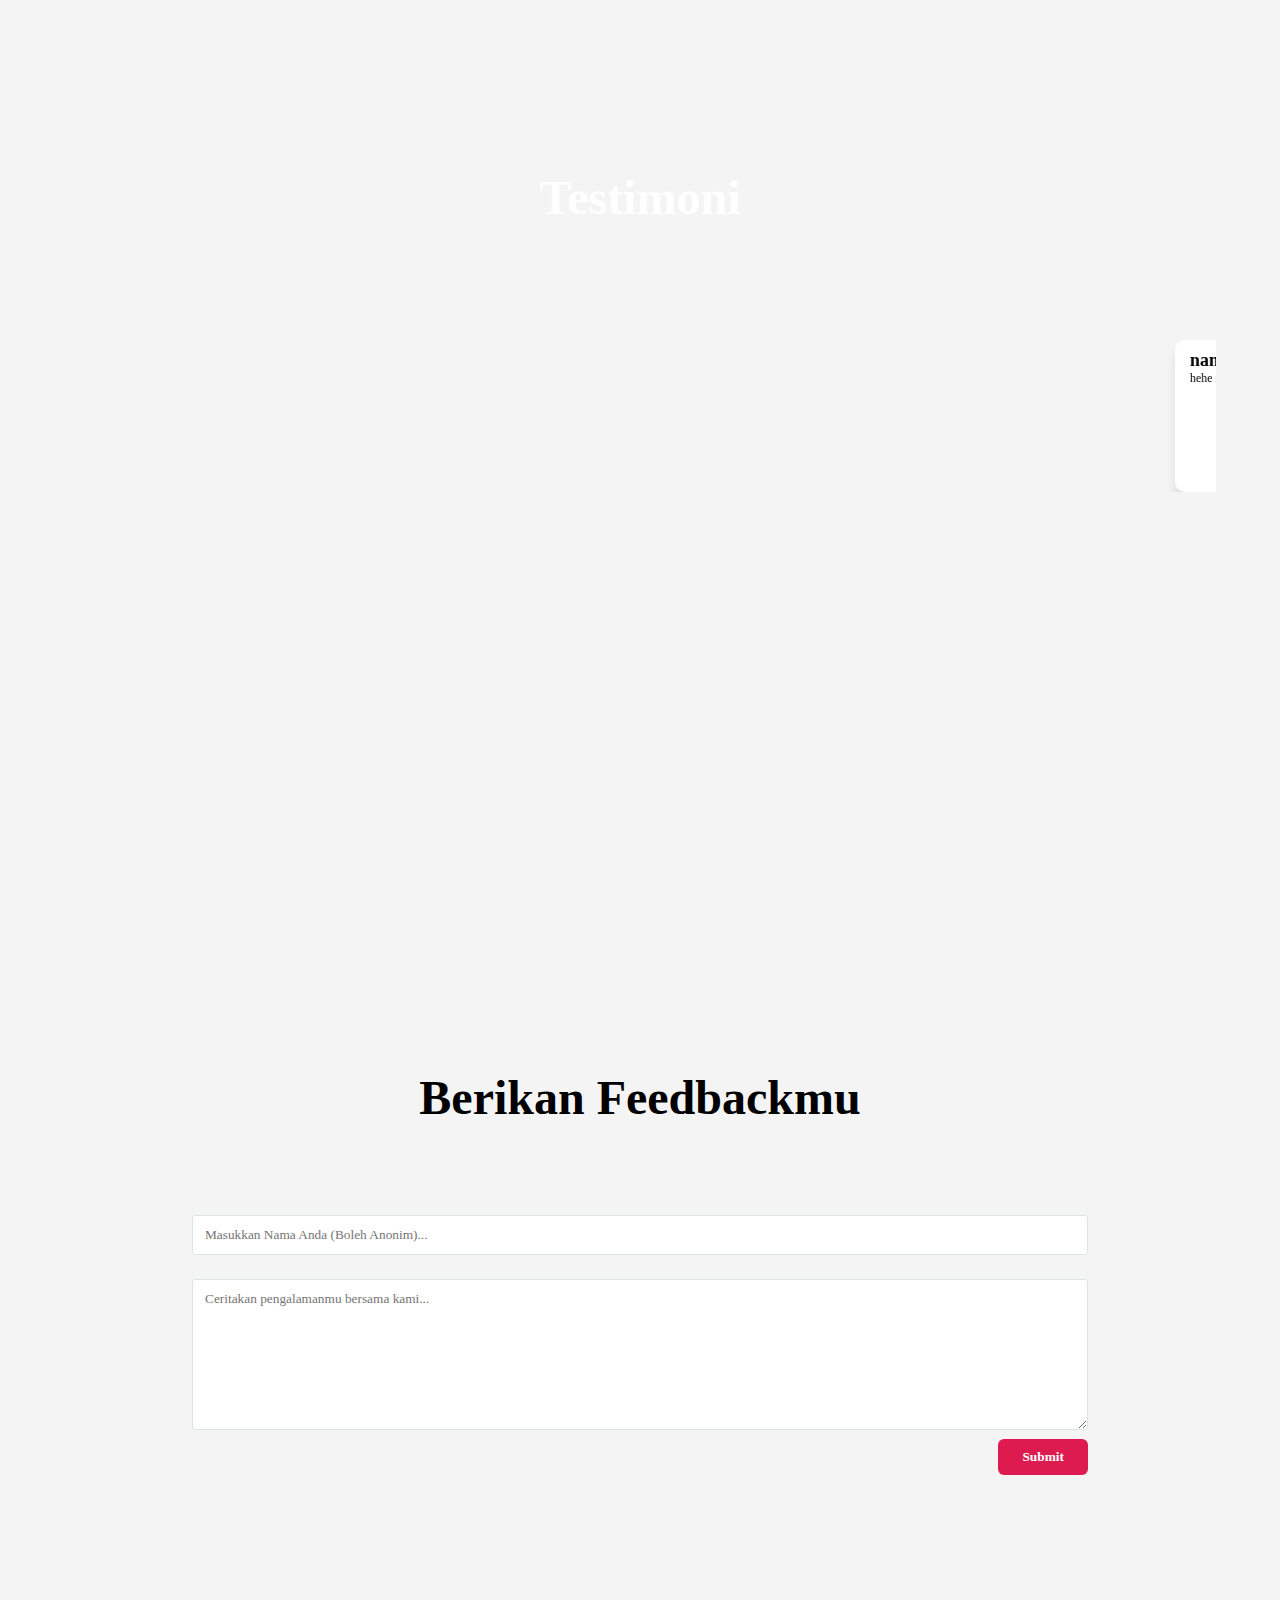
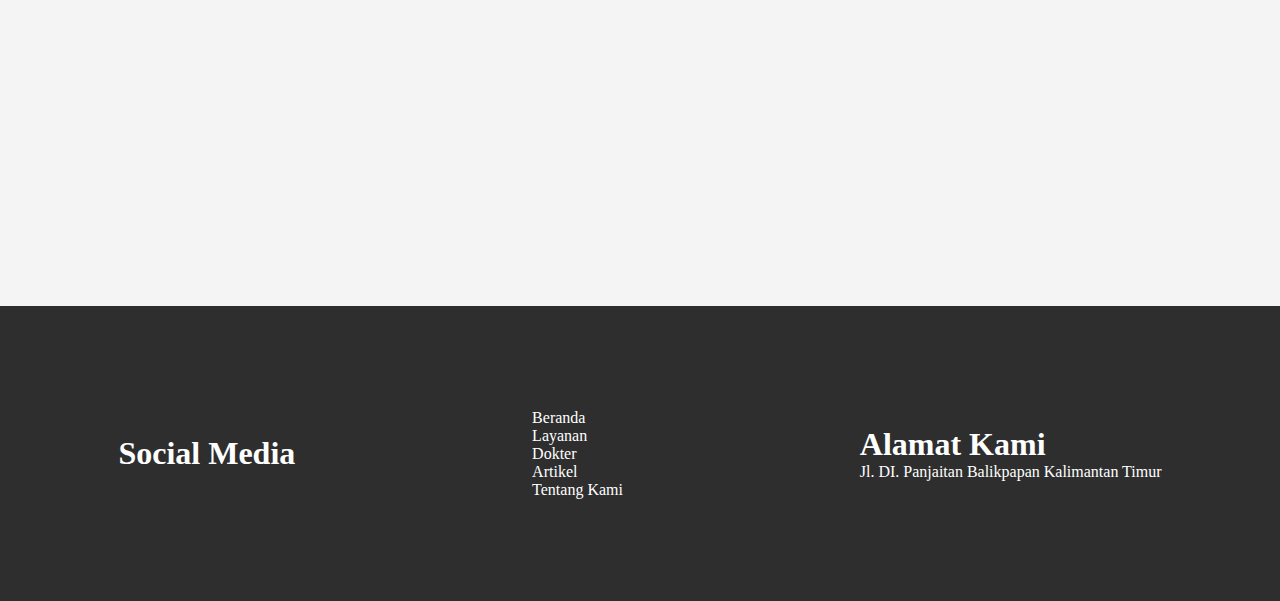
==== commit f953c155: "memperbaiki form" ====
--- a/index.html
+++ b/index.html
@@ -23,7 +23,7 @@
                     <a href="./index.html"><img  src="./Asset/Beranda Awal/Logo.png" height="45px" width="45px" alt="Logo Caring is Loving">Caring Is Loving</a>
                 </div>
                 <ul class="links">
-                    <li><a class="current-page" href="/index.html">Beranda</a></li>
+                    <li><a class="current-page" href="./index.html">Beranda</a></li>
                     <li><a href="./html/layanan.html">Layanan</a></li>
                     <li><a href="./html/dokter.html">Dokter</a></li>
                     <li><a href="./html/artikel.html">Artikel</a></li>
@@ -242,13 +242,12 @@
 
             <section class="feedback-form">
                 <h1>Berikan Feedbackmu</h1>
-                <div class="wrap-feedback">
+                <form class="wrap-feedback">
                     <input class="nama" type="text" placeholder="Masukkan Nama Anda (Boleh Anonim)..." name="nama-feedback" required>
                     <textarea class="feedback" type="comment" placeholder="Ceritakan pengalamanmu bersama kami..." name="feedback" required></textarea>
-                    <button type="submit" class="submitfeedback">Submit</button>
-                </div>
-            </section>
-            
+                    <button type="submit" class="submitfeedback" value="submit-feedback">Submit</button>
+                </form>
+            </section>
 
         <footer>
             <div id="social" class="socmed">
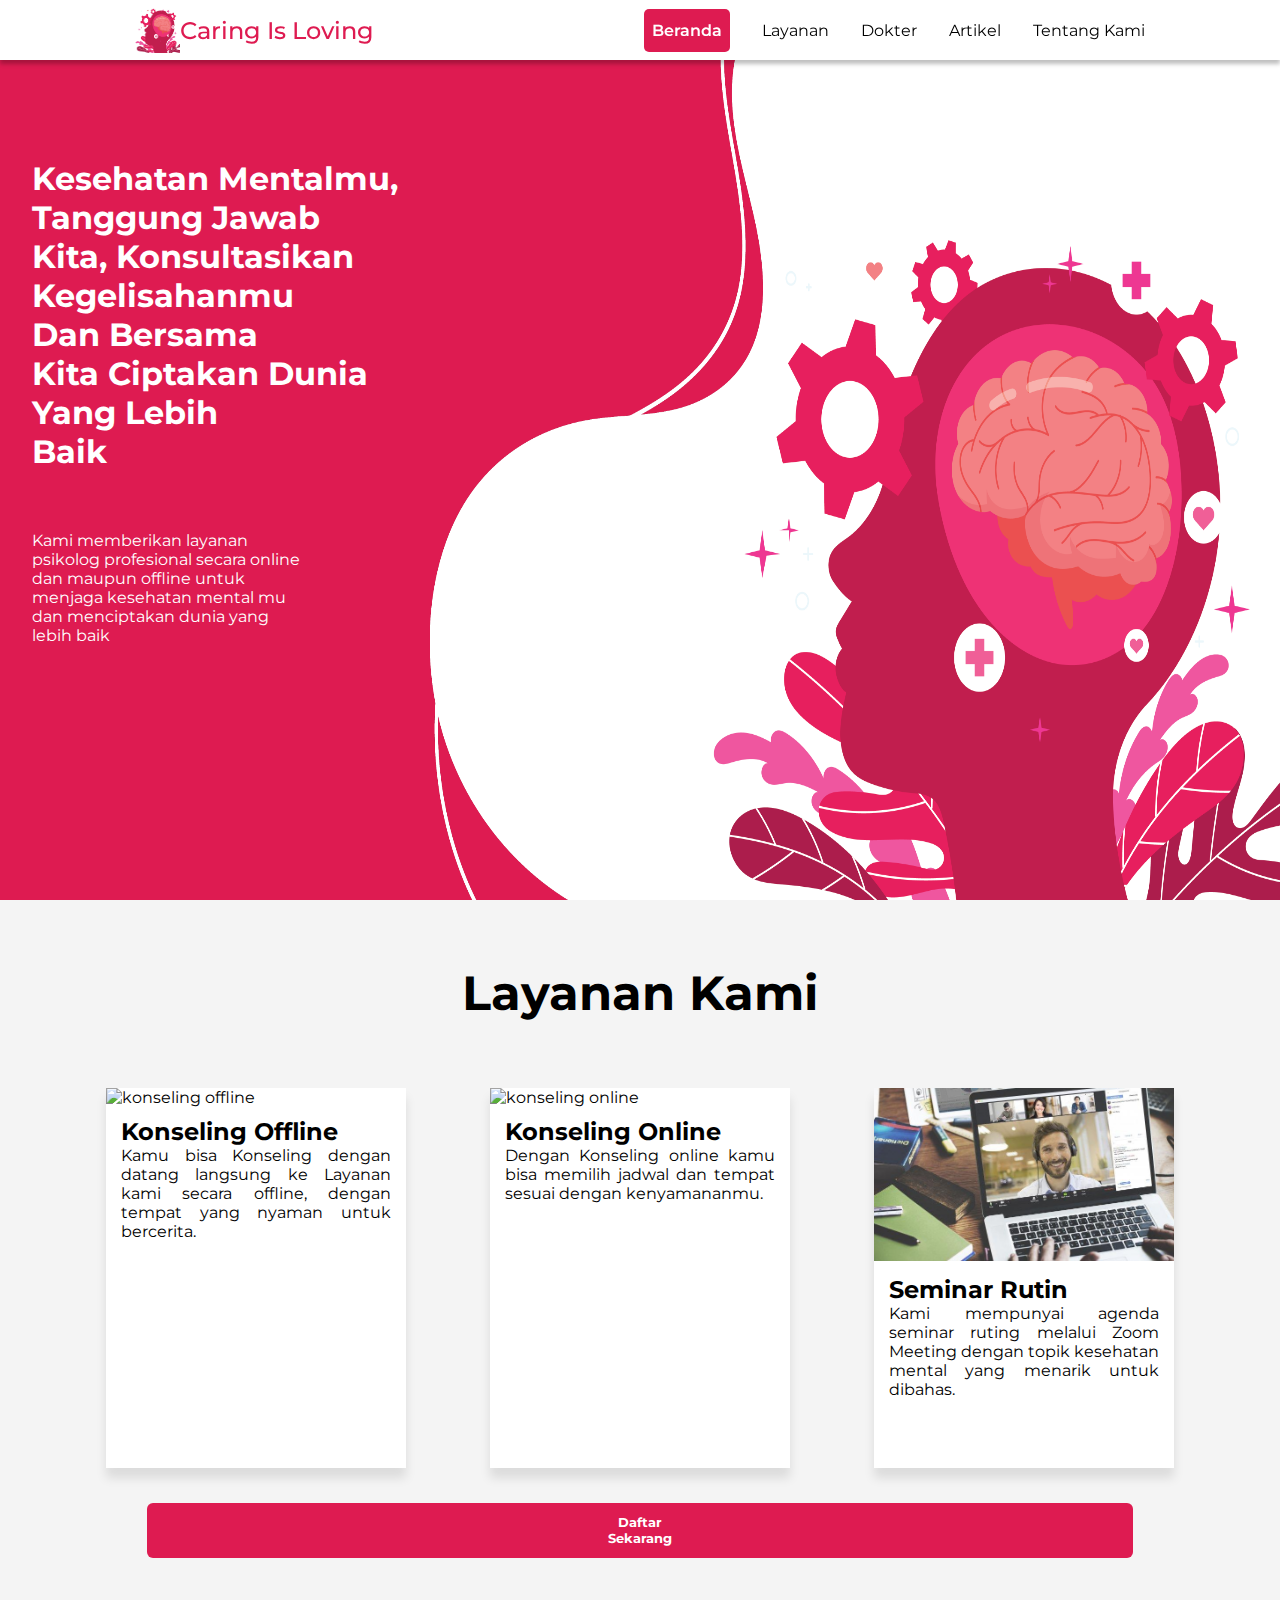
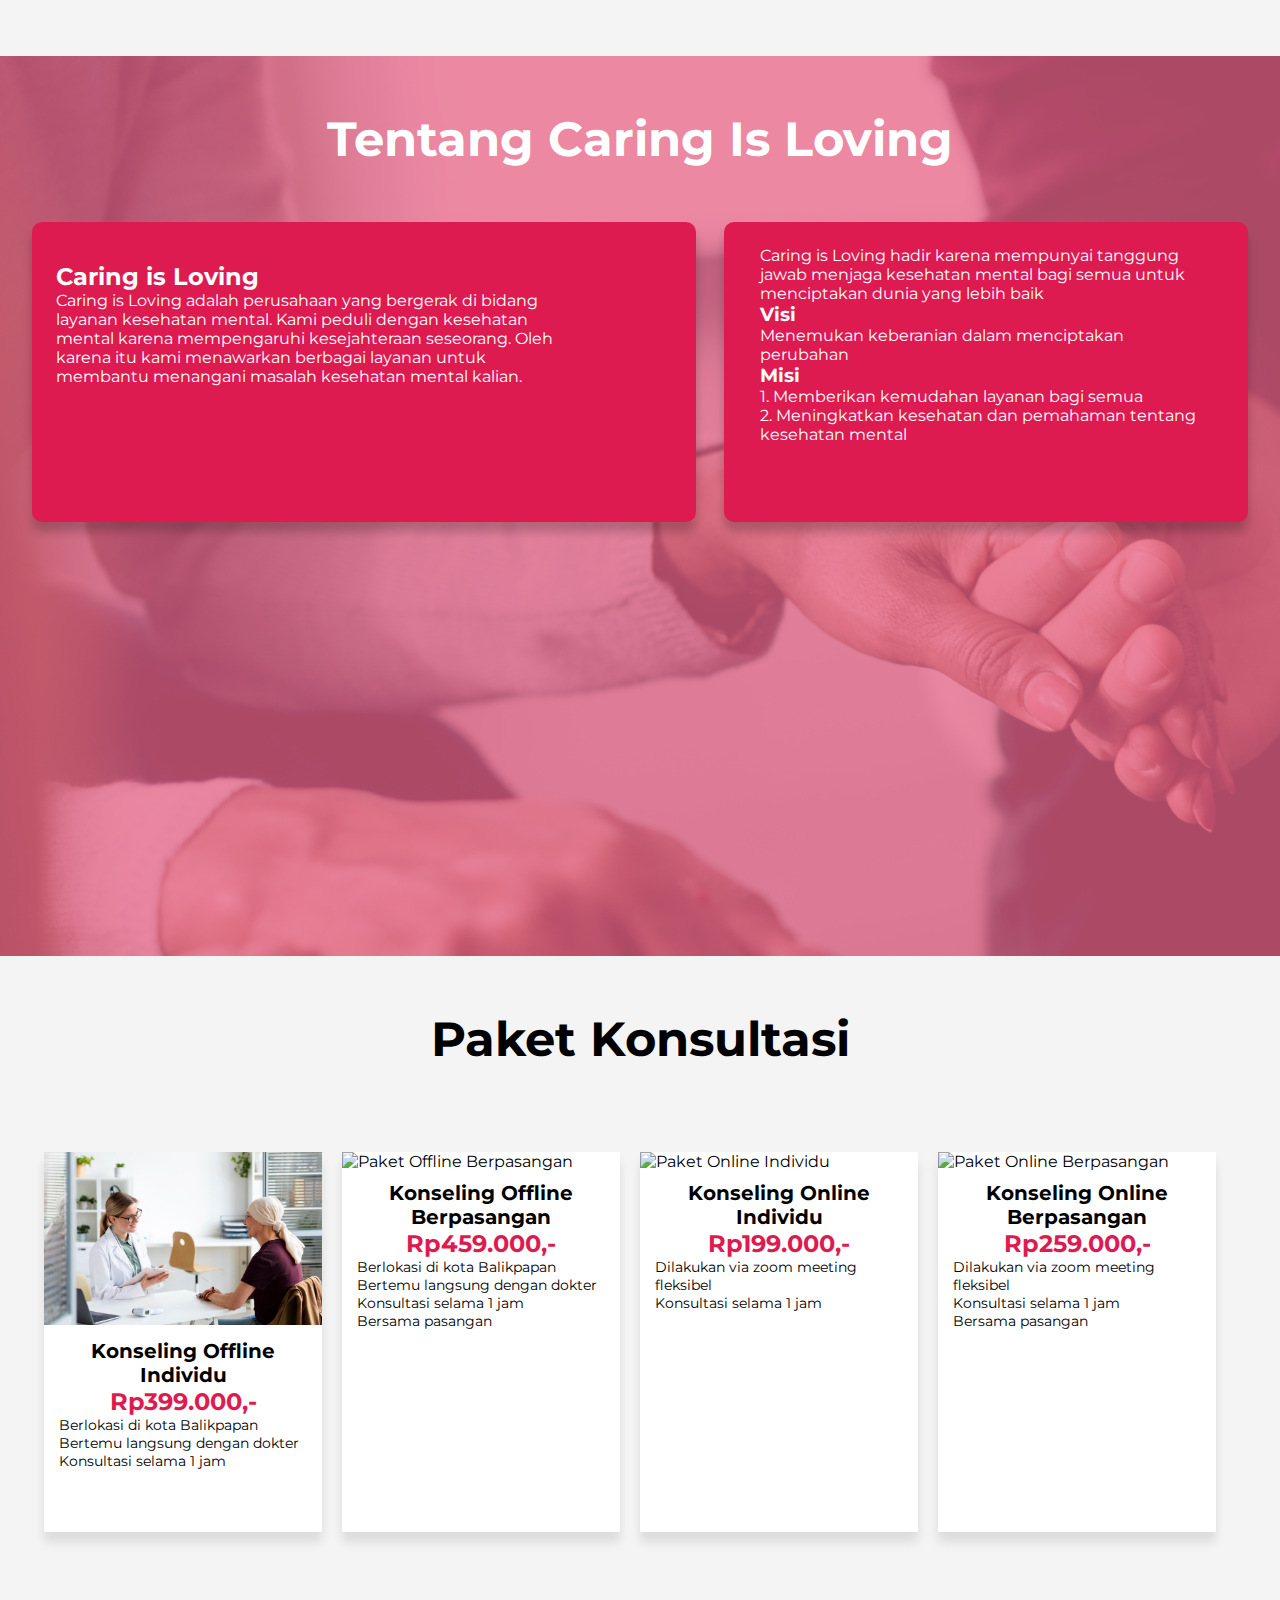
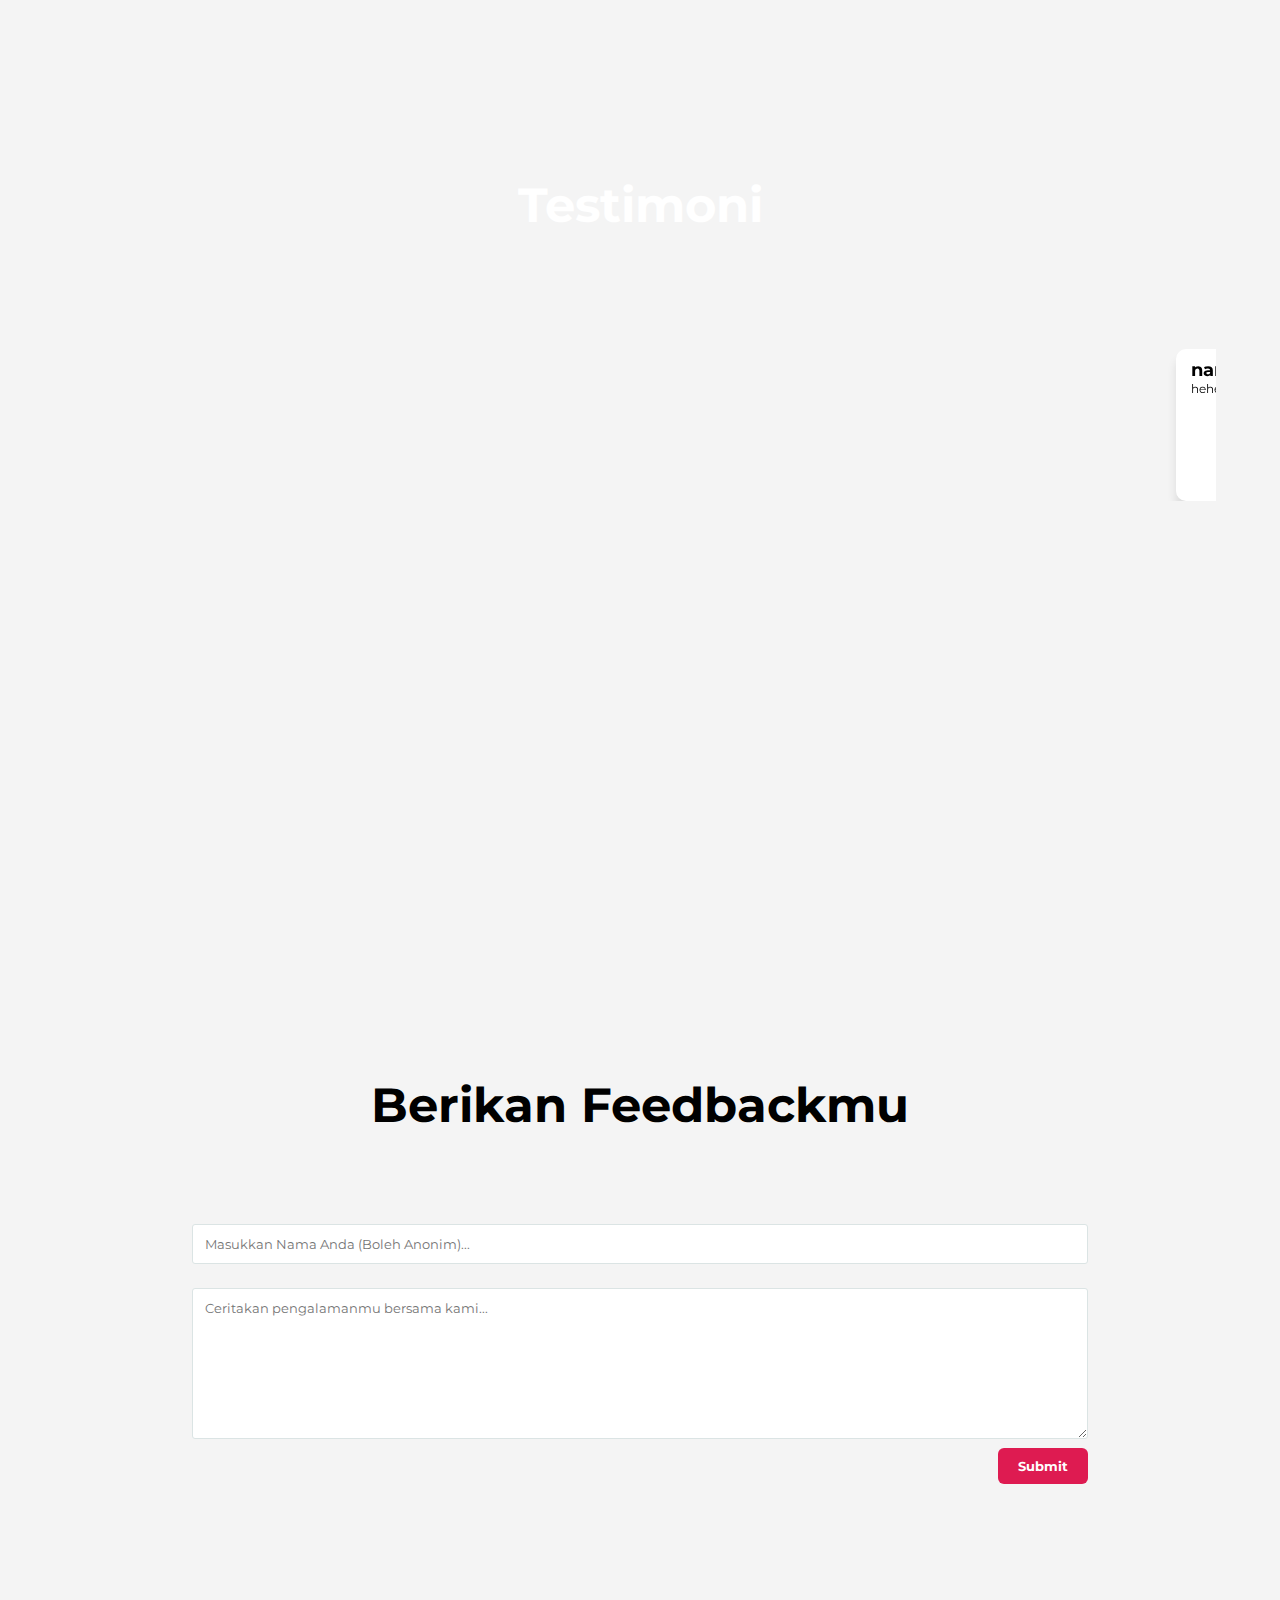
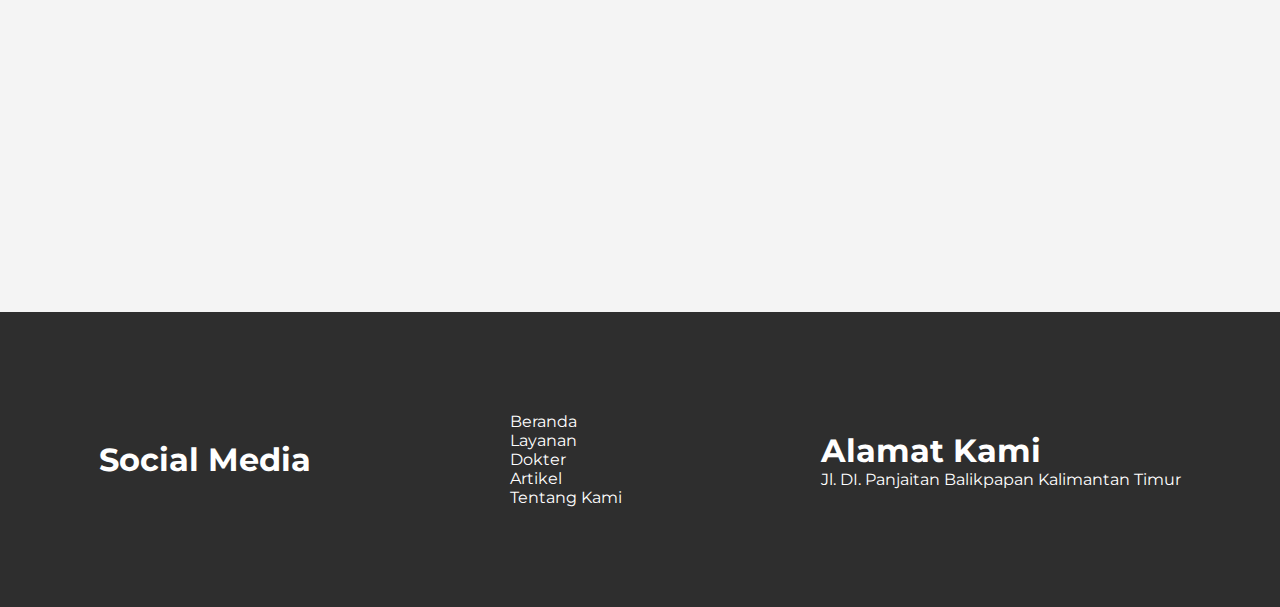
==== commit 584ca7a1: "link font sama nambahin artikel" ====
--- a/index.html
+++ b/index.html
@@ -10,6 +10,9 @@
             integrity="sha512-z3gLpd7yknf1YoNbCzqRKc4qyor8gaKU1qmn+CShxbuBusANI9QpRohGBreCFkKxLhei6S9CQXFEbbKuqLg0DA=="
             crossorigin="anonymous"
             referrerpolicy="no-referrer" />
+        <link rel="preconnect" href="https://fonts.googleapis.com">
+        <link rel="preconnect" href="https://fonts.gstatic.com" crossorigin>
+        <link href="https://fonts.googleapis.com/css2?family=Montserrat:ital,wght@0,100;0,200;0,300;0,400;0,500;0,600;0,700;0,800;0,900;1,100;1,200;1,300;1,400;1,500;1,600;1,700;1,800;1,900&display=swap" rel="stylesheet">
         <link rel="stylesheet" href="./css/beranda.css" />
         <title>Caring is Loving</title>
     </head>
--- a/css/beranda.css
+++ b/css/beranda.css
@@ -2,7 +2,7 @@
     margin: 0;
     padding: 0;
     box-sizing: border-box;
-    font-family: 'Montserrat';
+    font-family: 'Montserrat', sans-serif;
 }
 
 body{
@@ -56,7 +56,7 @@
     border-radius: 5px;
 }
 
-nav a:hover{
+nav .links a:hover{
     color:#ffffff;
     background-color: #de1b51;
     font-weight: 600;
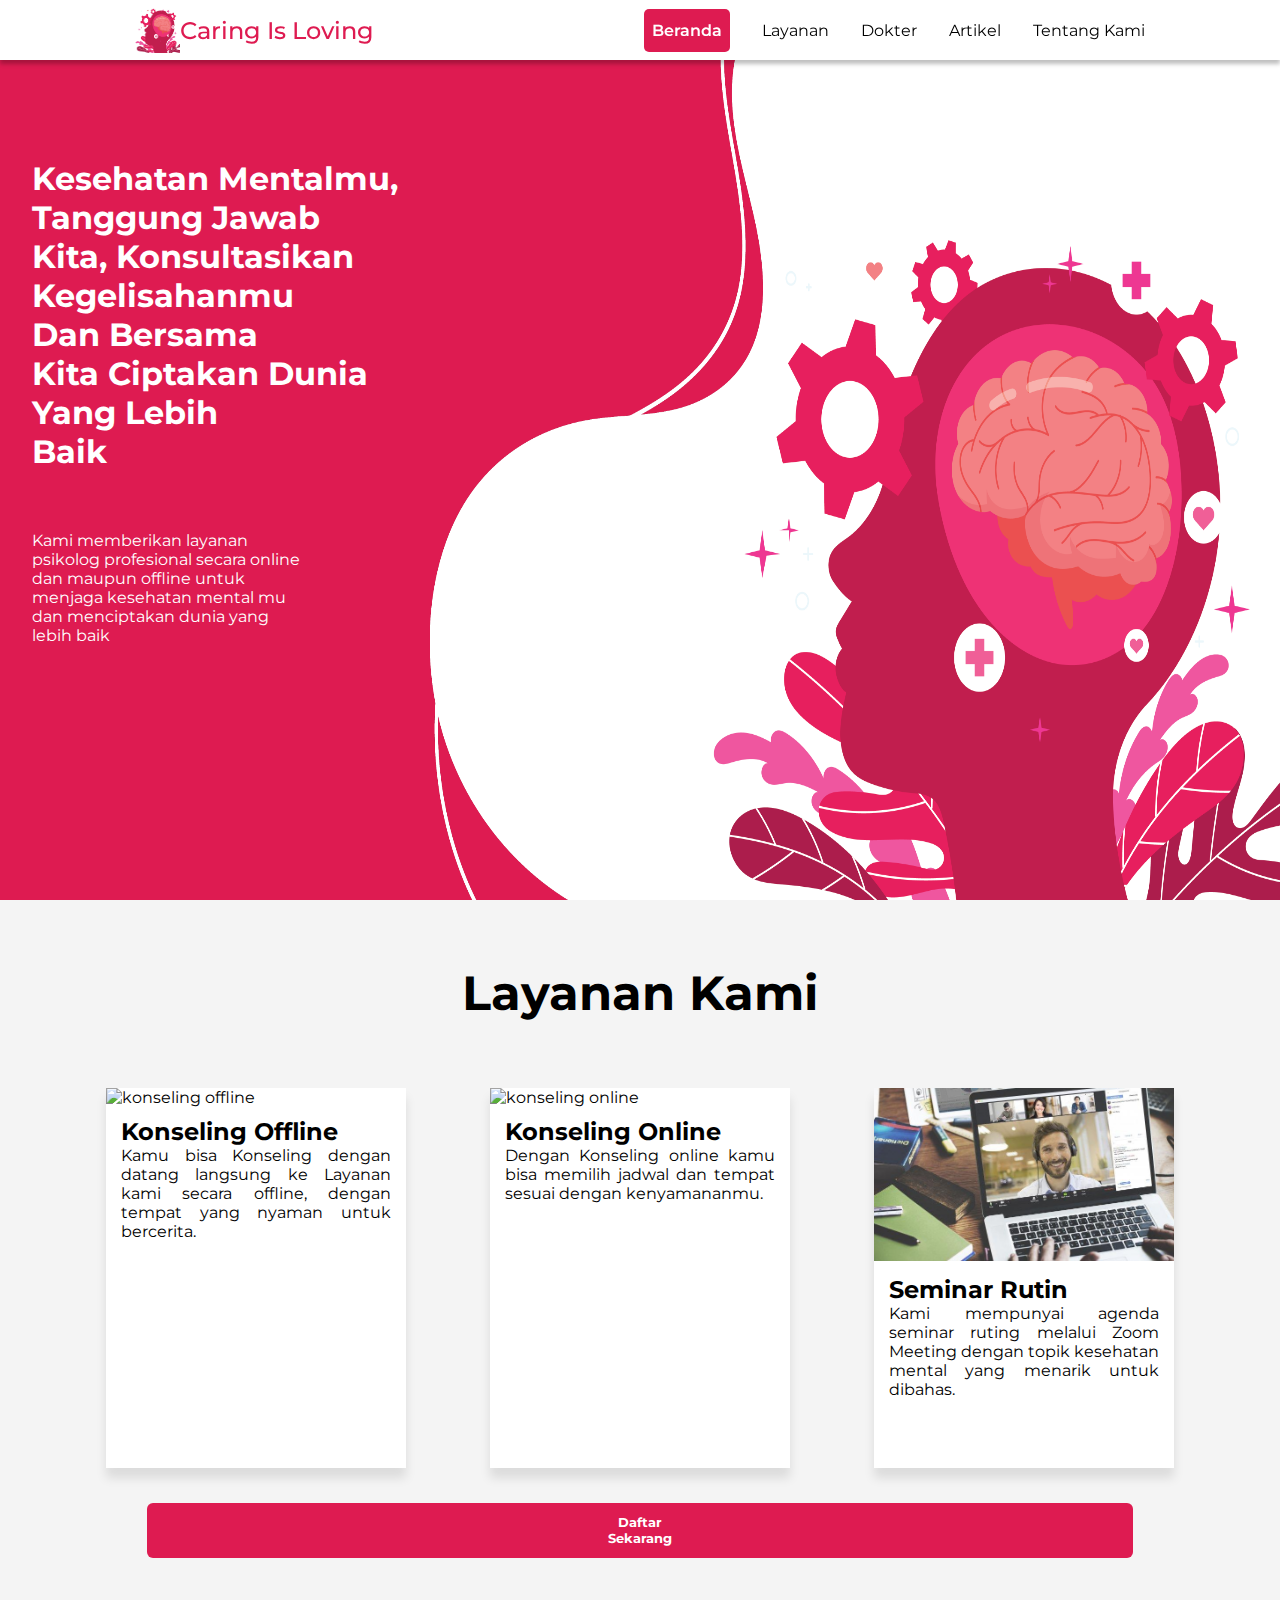
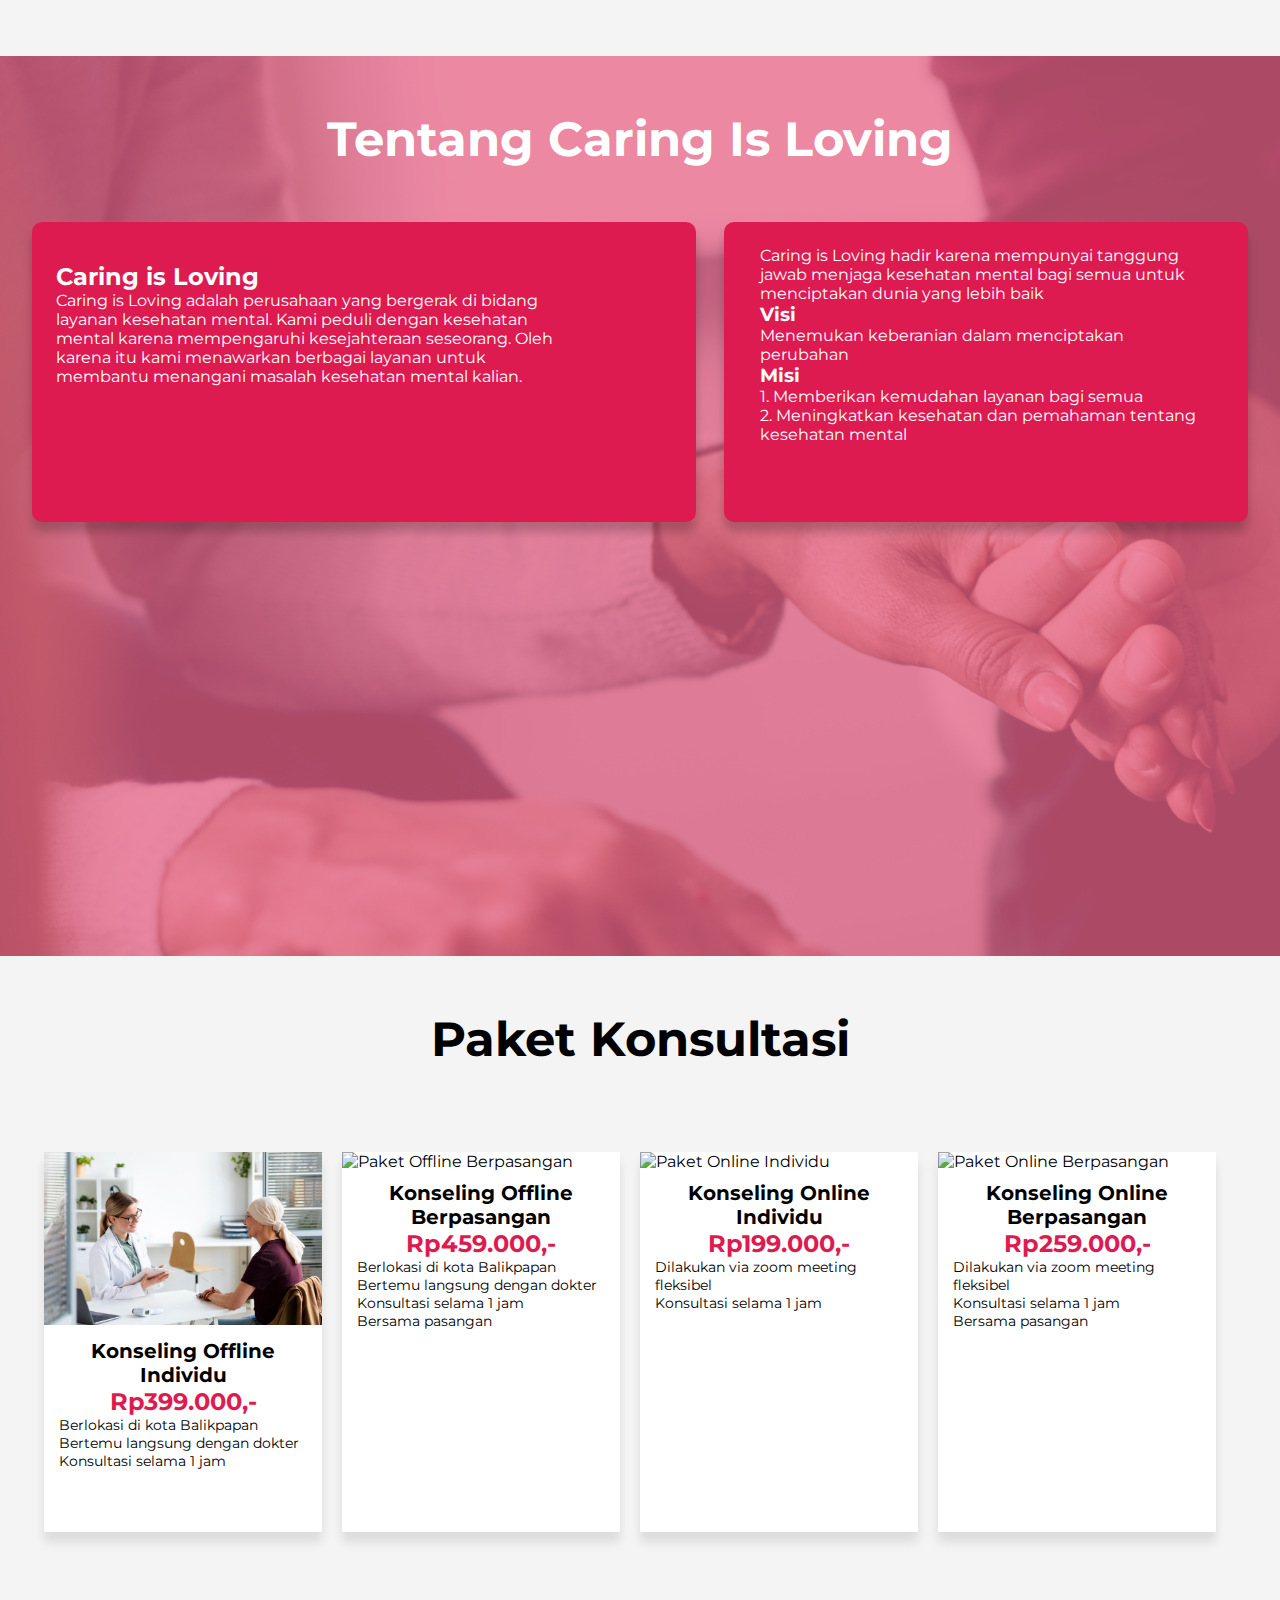
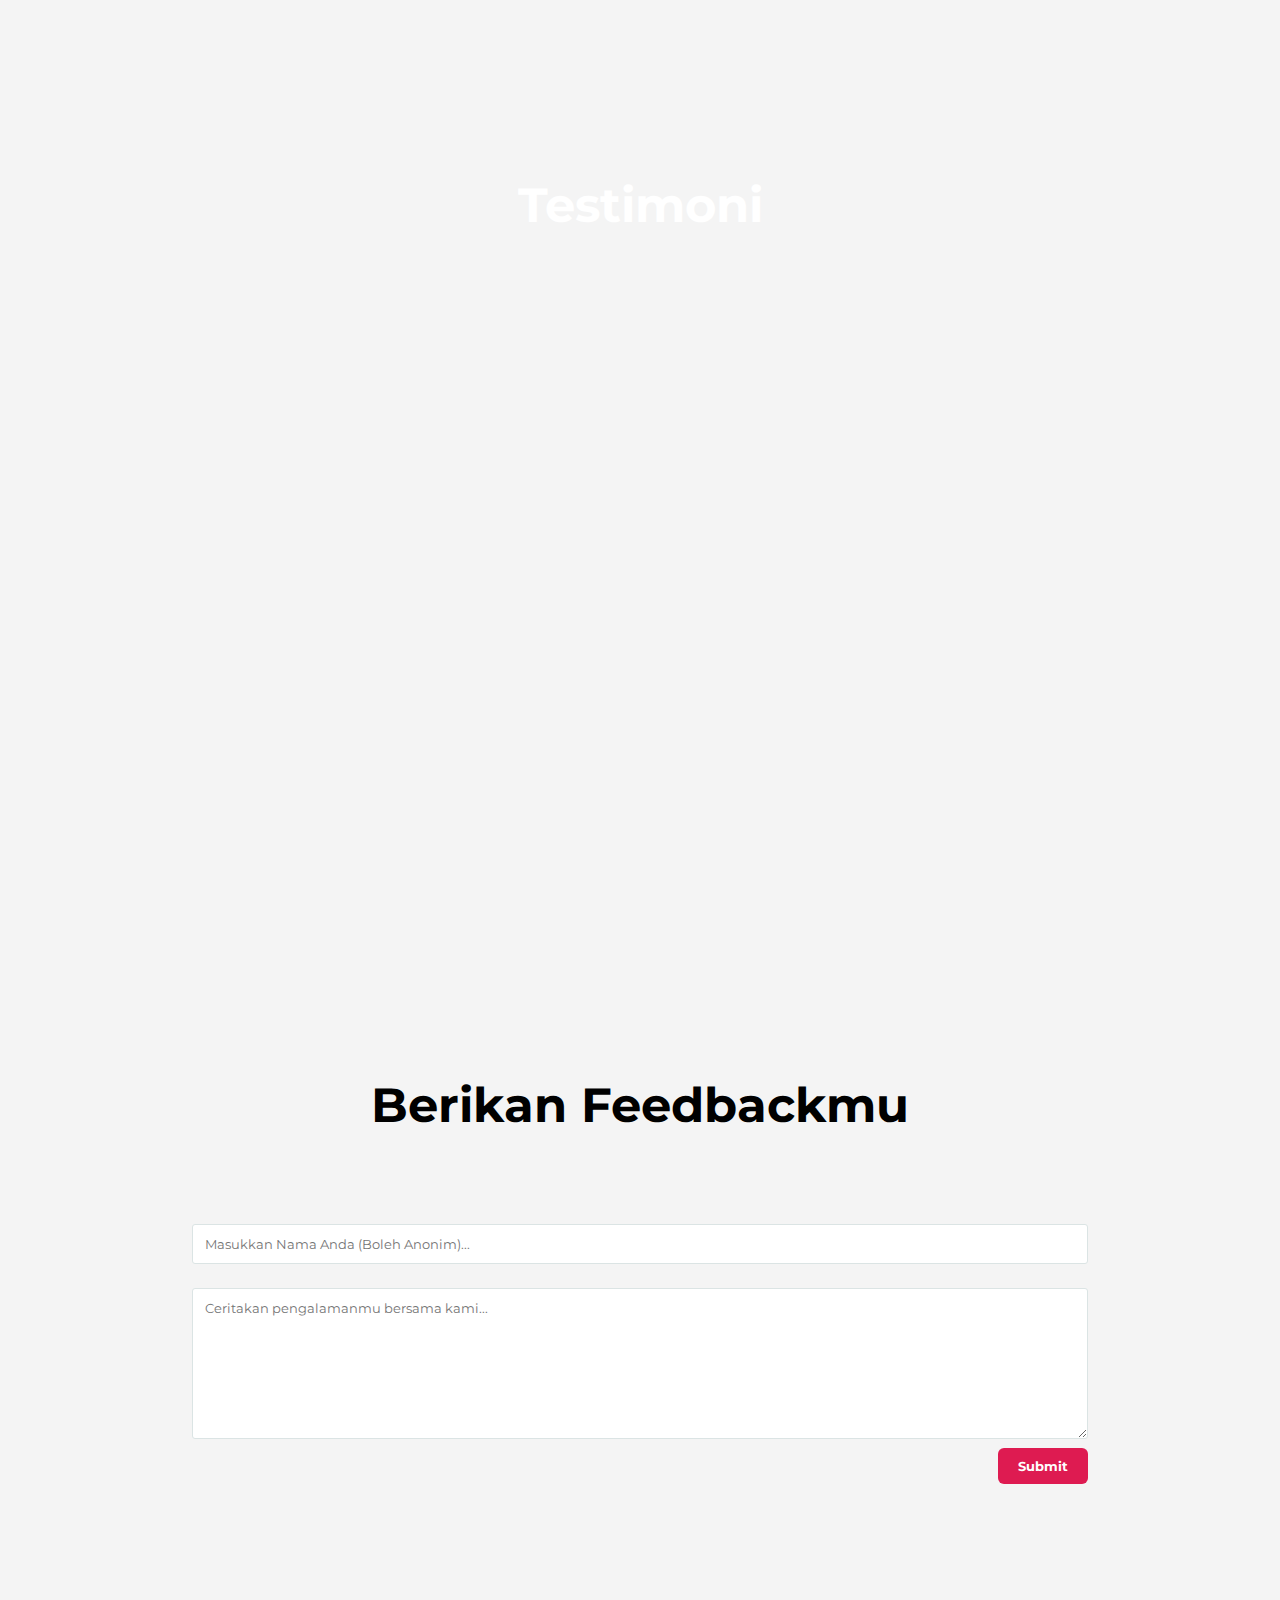
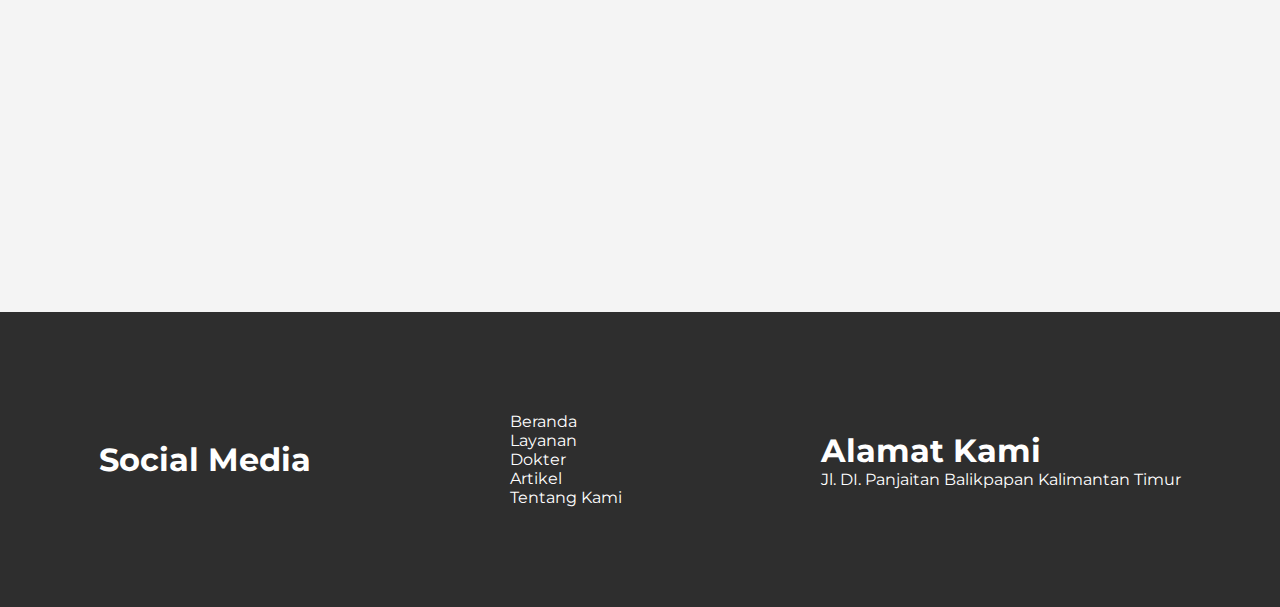
==== commit 6669eb9f: "fix" ====
--- a/index.html
+++ b/index.html
@@ -115,23 +115,23 @@
                     <button id="myBtn">Daftar Sekarang</button>
                 </div>
 
-                <form action="" id="myModal" class="modal">
+                <form action="" id="myModal" class="modal" method="post">
                     <div class="modal-content">
                         <span class="close">&times;</span>
                         <h1>Form Pendaftaran</h1>
                         <div class="isian-form">
                             <label for="name">Nama</label>
-                            <input class="isi" type="text" placeholder="Masukkan Nama Anda..." name="nama-form" required>
+                            <input class="isi" type="text" placeholder="Masukkan Nama Anda..." name="nama-form" id="nama-form" required>
 
                             <label for="email">Email</label>
-                            <input class="isi" type="email" placeholder="Masukkan Email Anda..." name="email" required>
+                            <input class="isi" type="email" placeholder="Masukkan Email Anda..." name="email" id="email" required>
 
                             <label for="konseling">Jenis Konseling</label>
-                            <select id="konseling" class="isi" name="konseling"required>
+                            <select id="konseling" class="isi" name="konseling" required>
                             <option value="" disabled selected hidden>---Pilih Jenis Konseling---</option>
-                            <option value="konselingoffline">Konseling Offline</option>
-                            <option value="konselingonline">Konseling Online</option>
-                            <option value="seminar">Seminar Rutin</option>
+                            <option value="Konseling Offline">Konseling Offline</option>
+                            <option value="Konseling Online">Konseling Online</option>
+                            <option value="Seminar Rutin">Seminar Rutin</option>
                             </select> 
 
 
@@ -142,7 +142,7 @@
                             </select>
                         </div>
                         <div class="button-submit-formulir">
-                            <button type="submit" id="submitForm" class="submit-formulir" value="kirimForm">Daftar</button>
+                            <button type="submit" id="submitForm" class="submit-formulir" value="kirimForm" form="myModal">Daftar</button>
                         </div>
                     </div>
                     </form>
@@ -245,10 +245,10 @@
 
             <section class="feedback-form">
                 <h1>Berikan Feedbackmu</h1>
-                <form class="wrap-feedback">
-                    <input class="nama" type="text" placeholder="Masukkan Nama Anda (Boleh Anonim)..." name="nama-feedback" required>
-                    <textarea class="feedback" type="comment" placeholder="Ceritakan pengalamanmu bersama kami..." name="feedback" required></textarea>
-                    <button type="submit" class="submitfeedback" value="submit-feedback">Submit</button>
+                <form id="feedbackForm" action="" class="wrap-feedback" method="post">
+                    <input class="nama" type="text" placeholder="Masukkan Nama Anda (Boleh Anonim)..." name="nama-feedback" maxlength = "30" required>
+                    <textarea class="feedback" id="myFeedback" placeholder="Ceritakan pengalamanmu bersama kami..." name="feedback" maxlength = "190" required></textarea>
+                    <button type="submit" class="submitfeedback" value="submit-feedback" id="submit-feedback">Submit</button>
                 </form>
             </section>
 
--- a/css/beranda.css
+++ b/css/beranda.css
@@ -85,7 +85,6 @@
     height: 0;
     width: 80%;
     background: rgba(255, 255, 255, 1);
-    /* backdrop-filter: blur(15px); */
     overflow: hidden;
     transition: height 0.2s cubic-bezier(0.175, 0.885, 0.32, 1.275);
     z-index: 1;
@@ -321,11 +320,13 @@
 
 .testimoni .wrap-testi{
     display: flex;
+    width: max-content;
+    overflow-x: auto;
     white-space: initial;
 }
 .testimoni .card {
     width: 220px;
-    height: 152px;
+    height: 260px;
     margin: 0 20px 0 20px;
     box-shadow: 0 10px 10px rgba(0,0,0,.1);
     background-color: #ffffff;
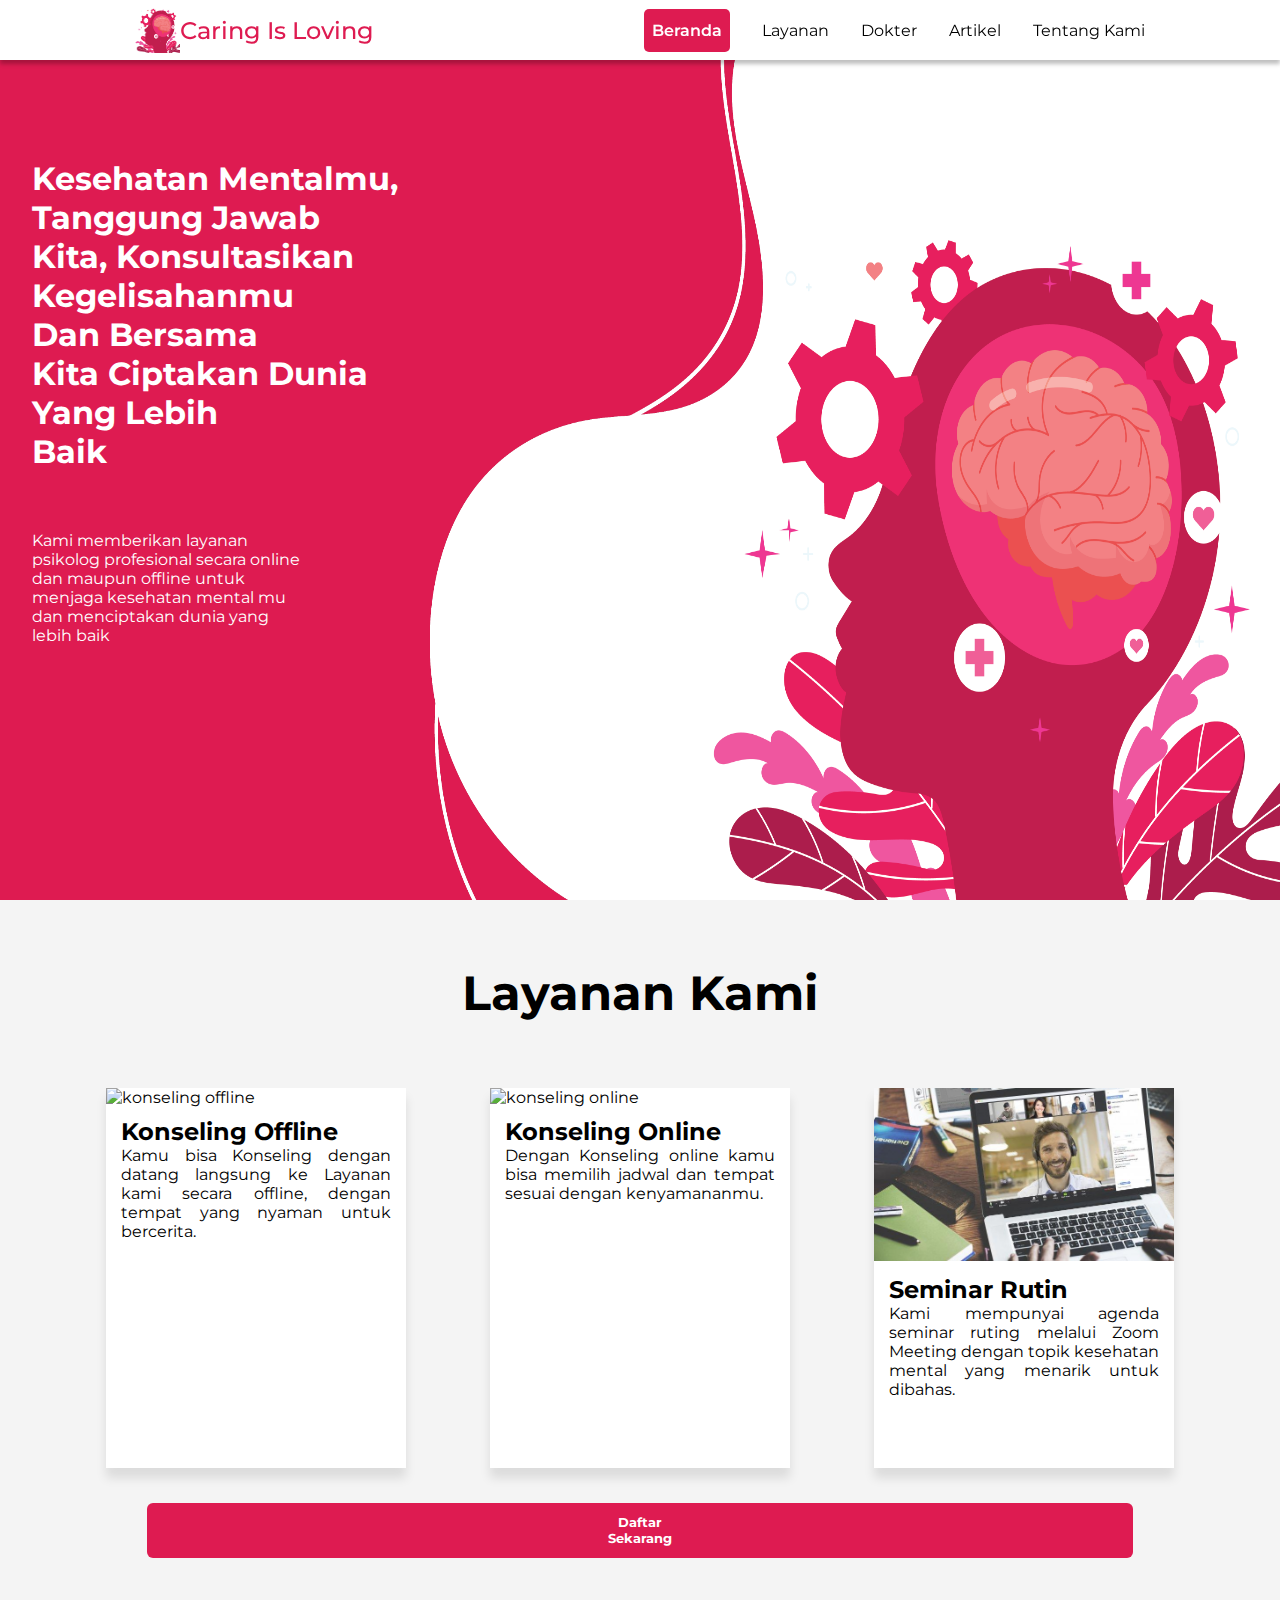
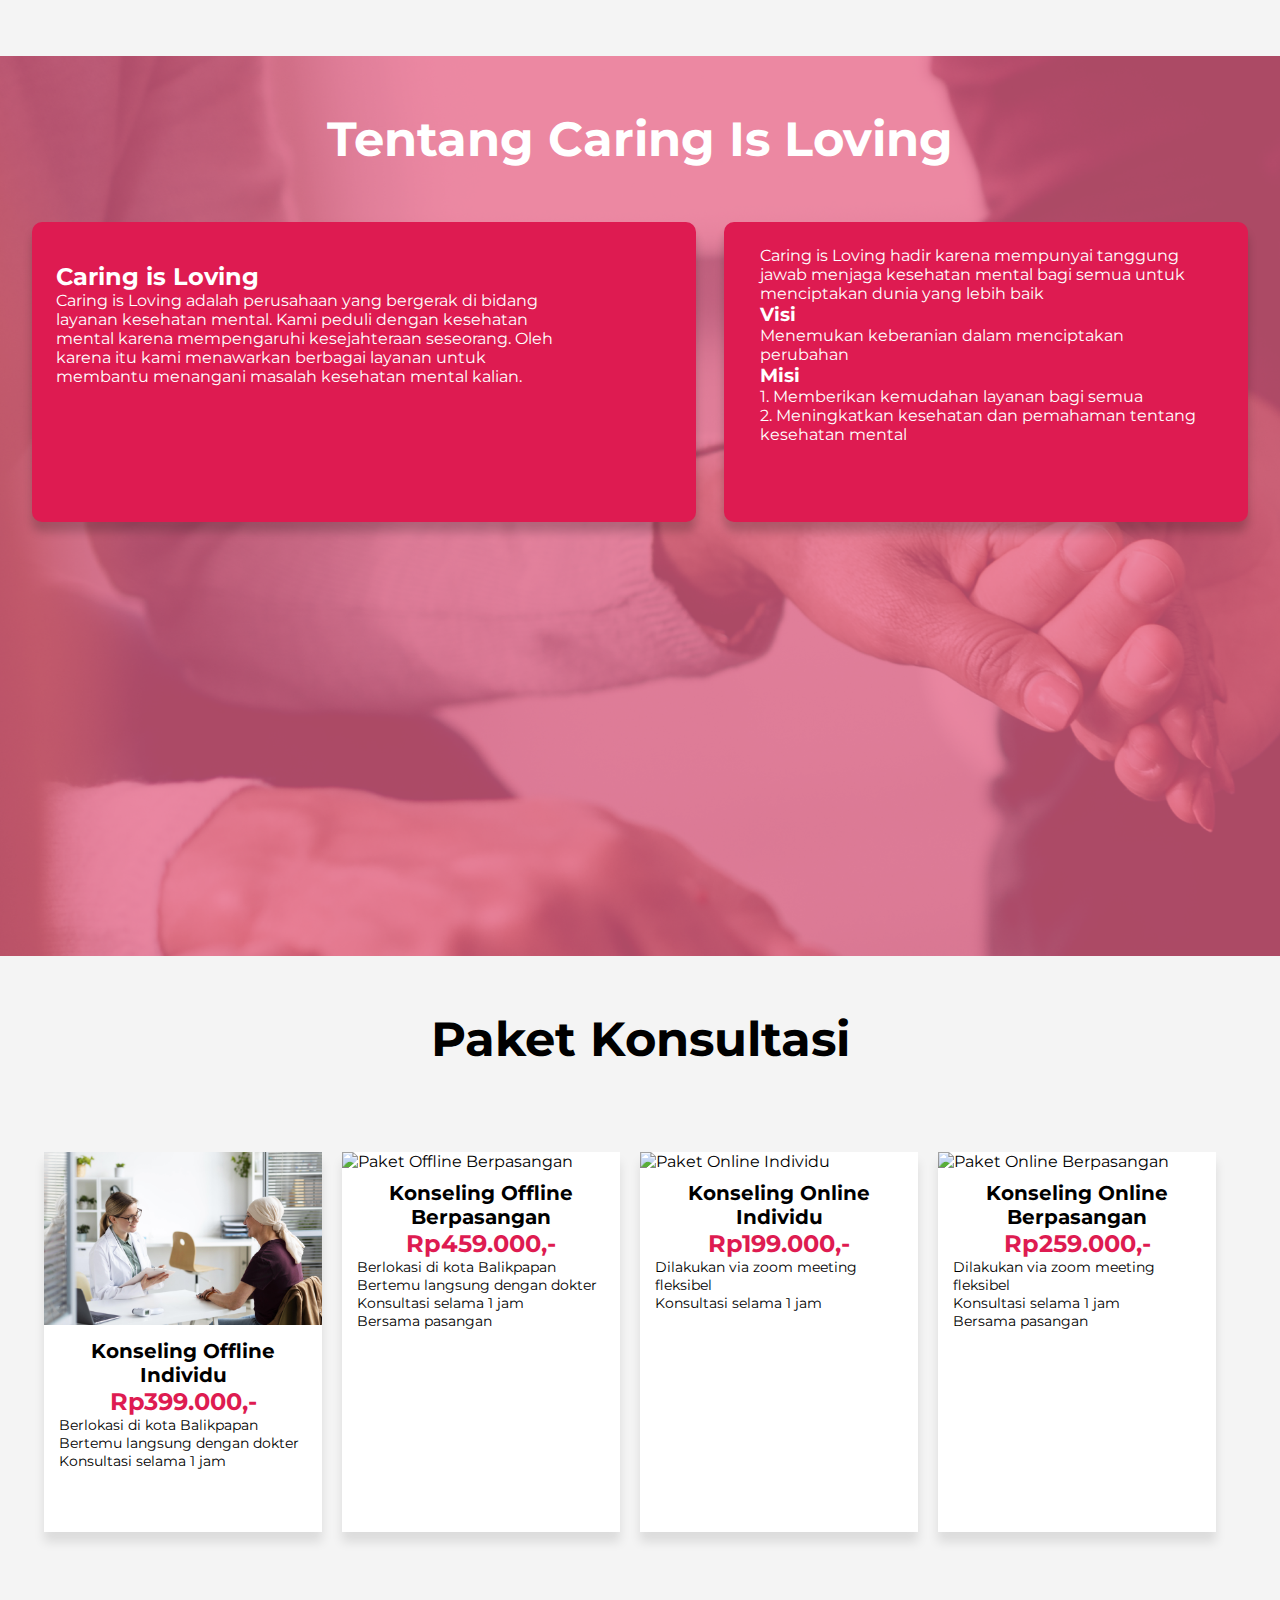
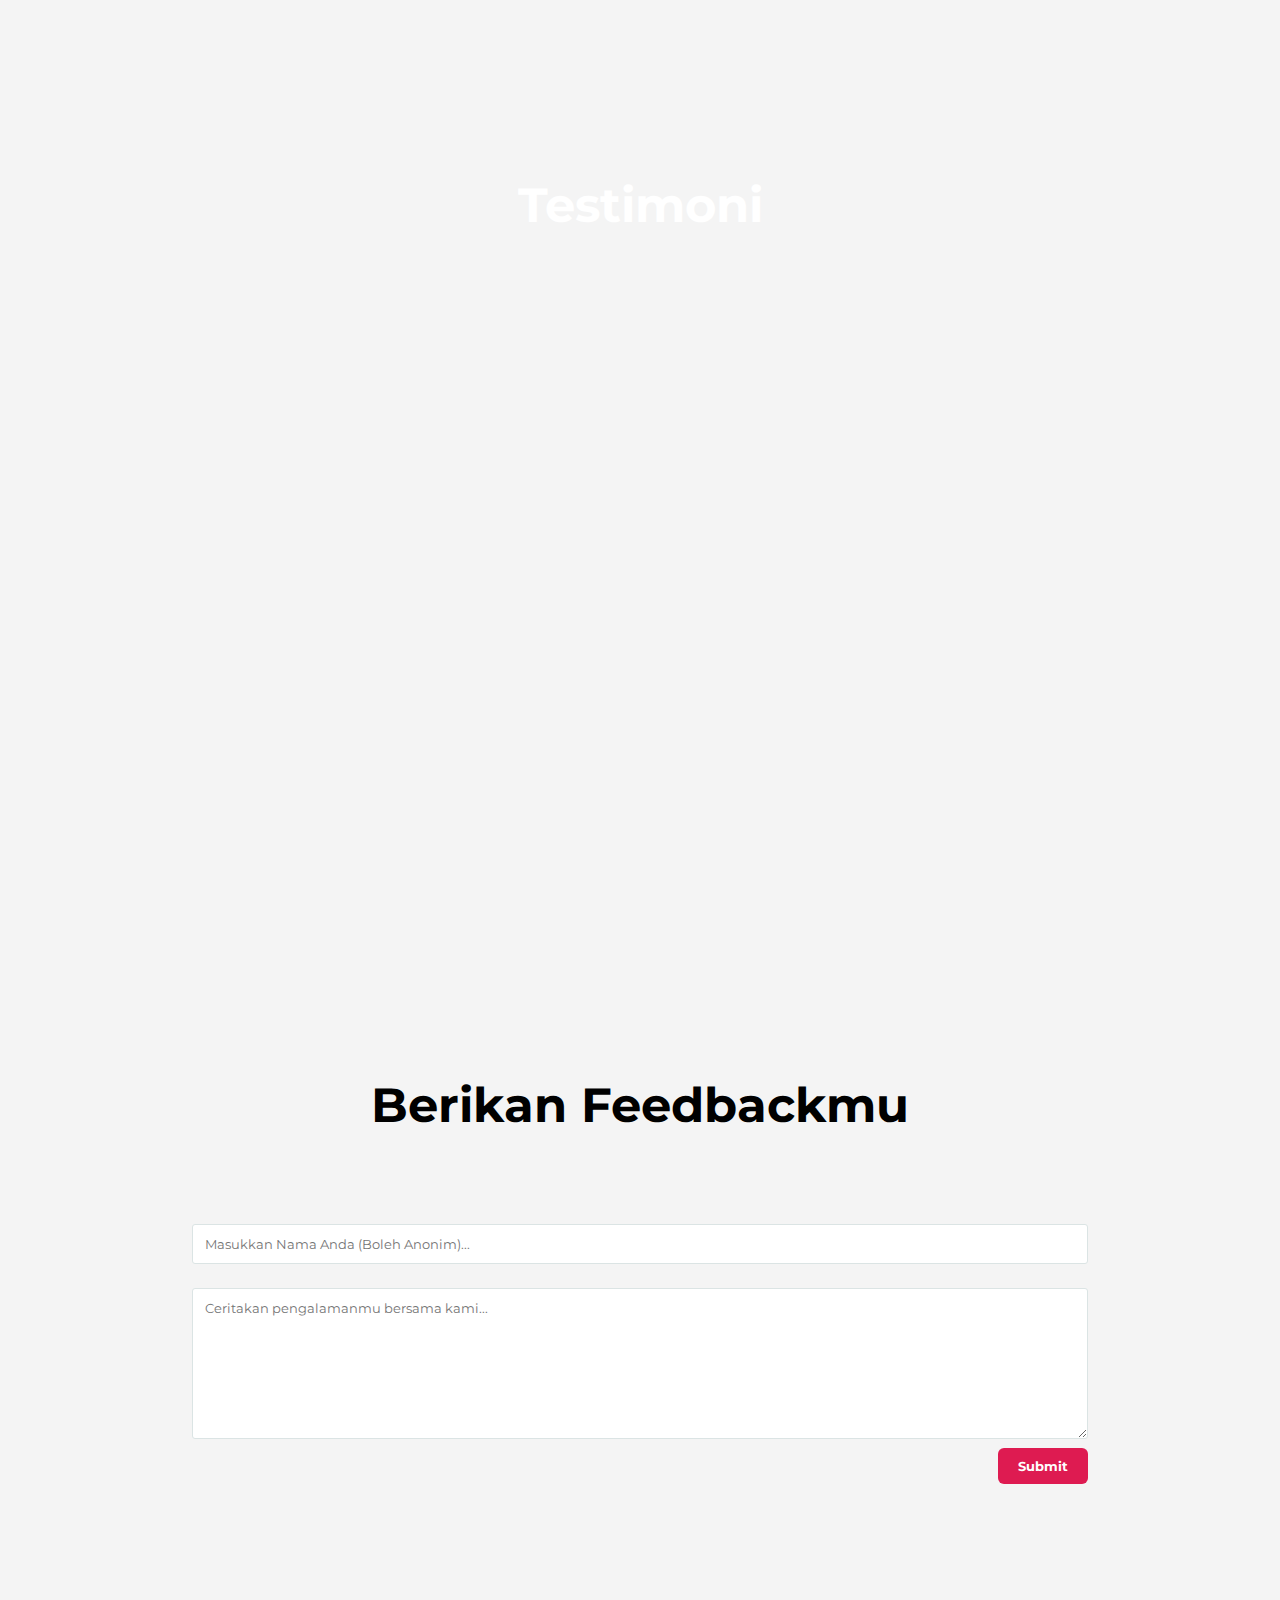
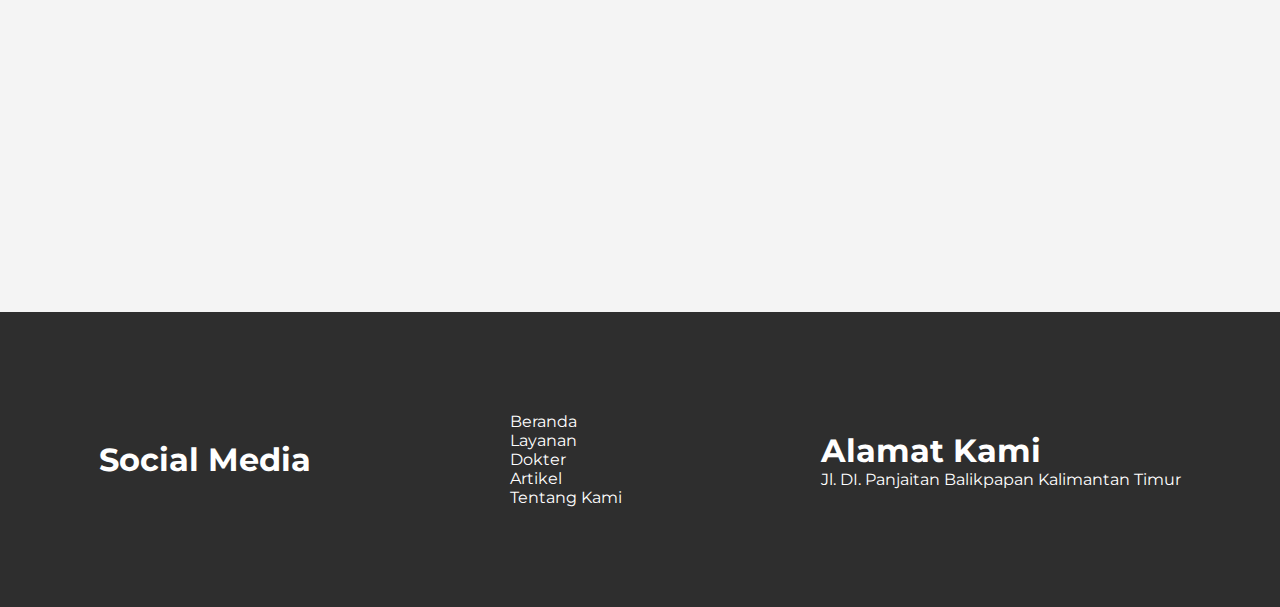
==== commit 314fbf11: "compressing asset" ====
--- a/index.html
+++ b/index.html
@@ -73,7 +73,7 @@
                 <div class="wrap-layanan">
                     <div class="card">
                         <div class="head-card">
-                            <img src="./Asset/Beranda/Beranda Layanan/Konsul Offline.jpg" alt="konseling offline">
+                            <img src="./Asset/Beranda Layanan/Konsul Offline.jpg" alt="konseling offline">
                         </div>
                         <div class="body-card">
                             <h2>Konseling Offline</h2>
@@ -87,7 +87,7 @@
 
                     <div class="card">
                         <div class="head-card">
-                            <img src="./Asset/Beranda/Beranda Layanan/Konsul Online.jpg" alt="konseling online">
+                            <img src="./Asset/Beranda Layanan/Konsul Online.jpg" alt="konseling online">
                         </div>
                         <div class="body-card">
                             <h2>Konseling Online</h2>
@@ -99,7 +99,7 @@
 
                     <div class="card">
                         <div class="head-card">
-                            <img src="./Asset/Beranda/Beranda Layanan/Seminar Rutin.jpg" alt="seminar rutin">
+                            <img src="./Asset/Beranda Layanan/Seminar Rutin.jpg" alt="seminar rutin">
                         </div>
                         <div class="body-card">
                             <h2>Seminar Rutin</h2>
